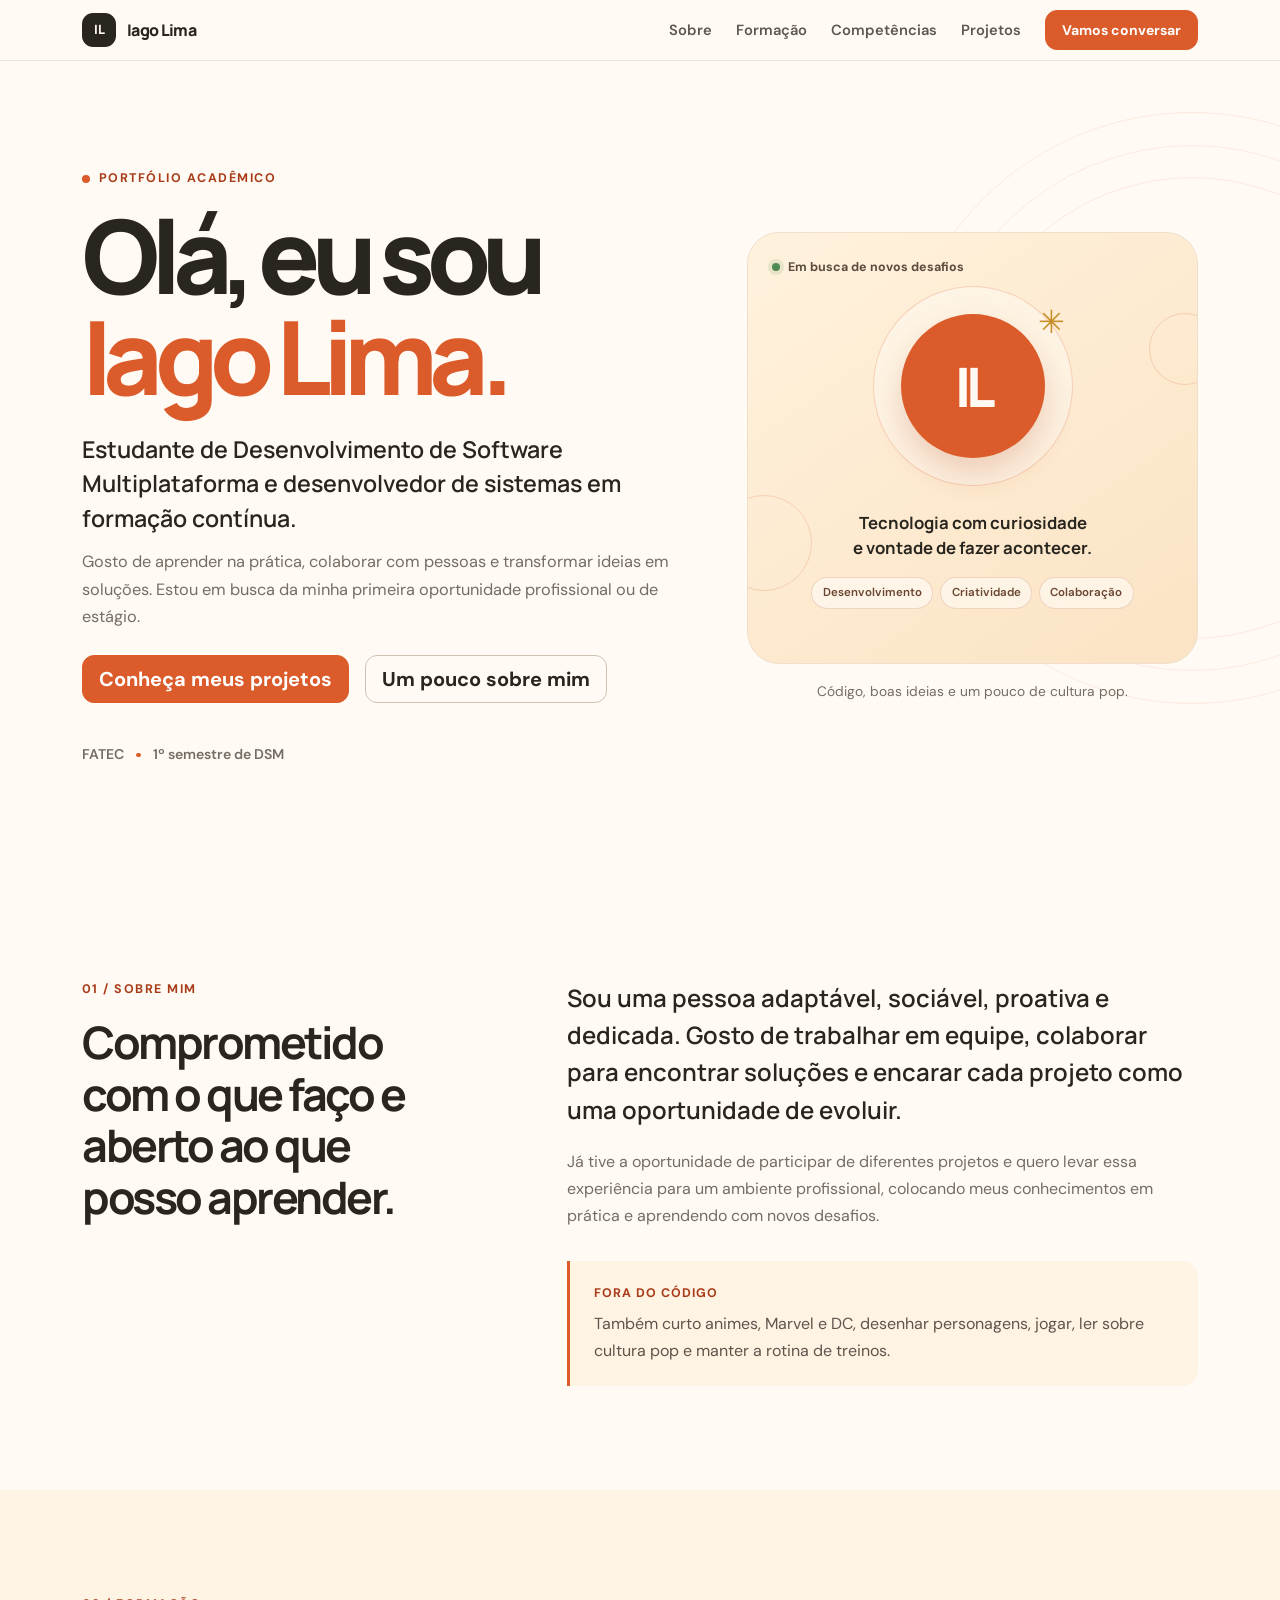
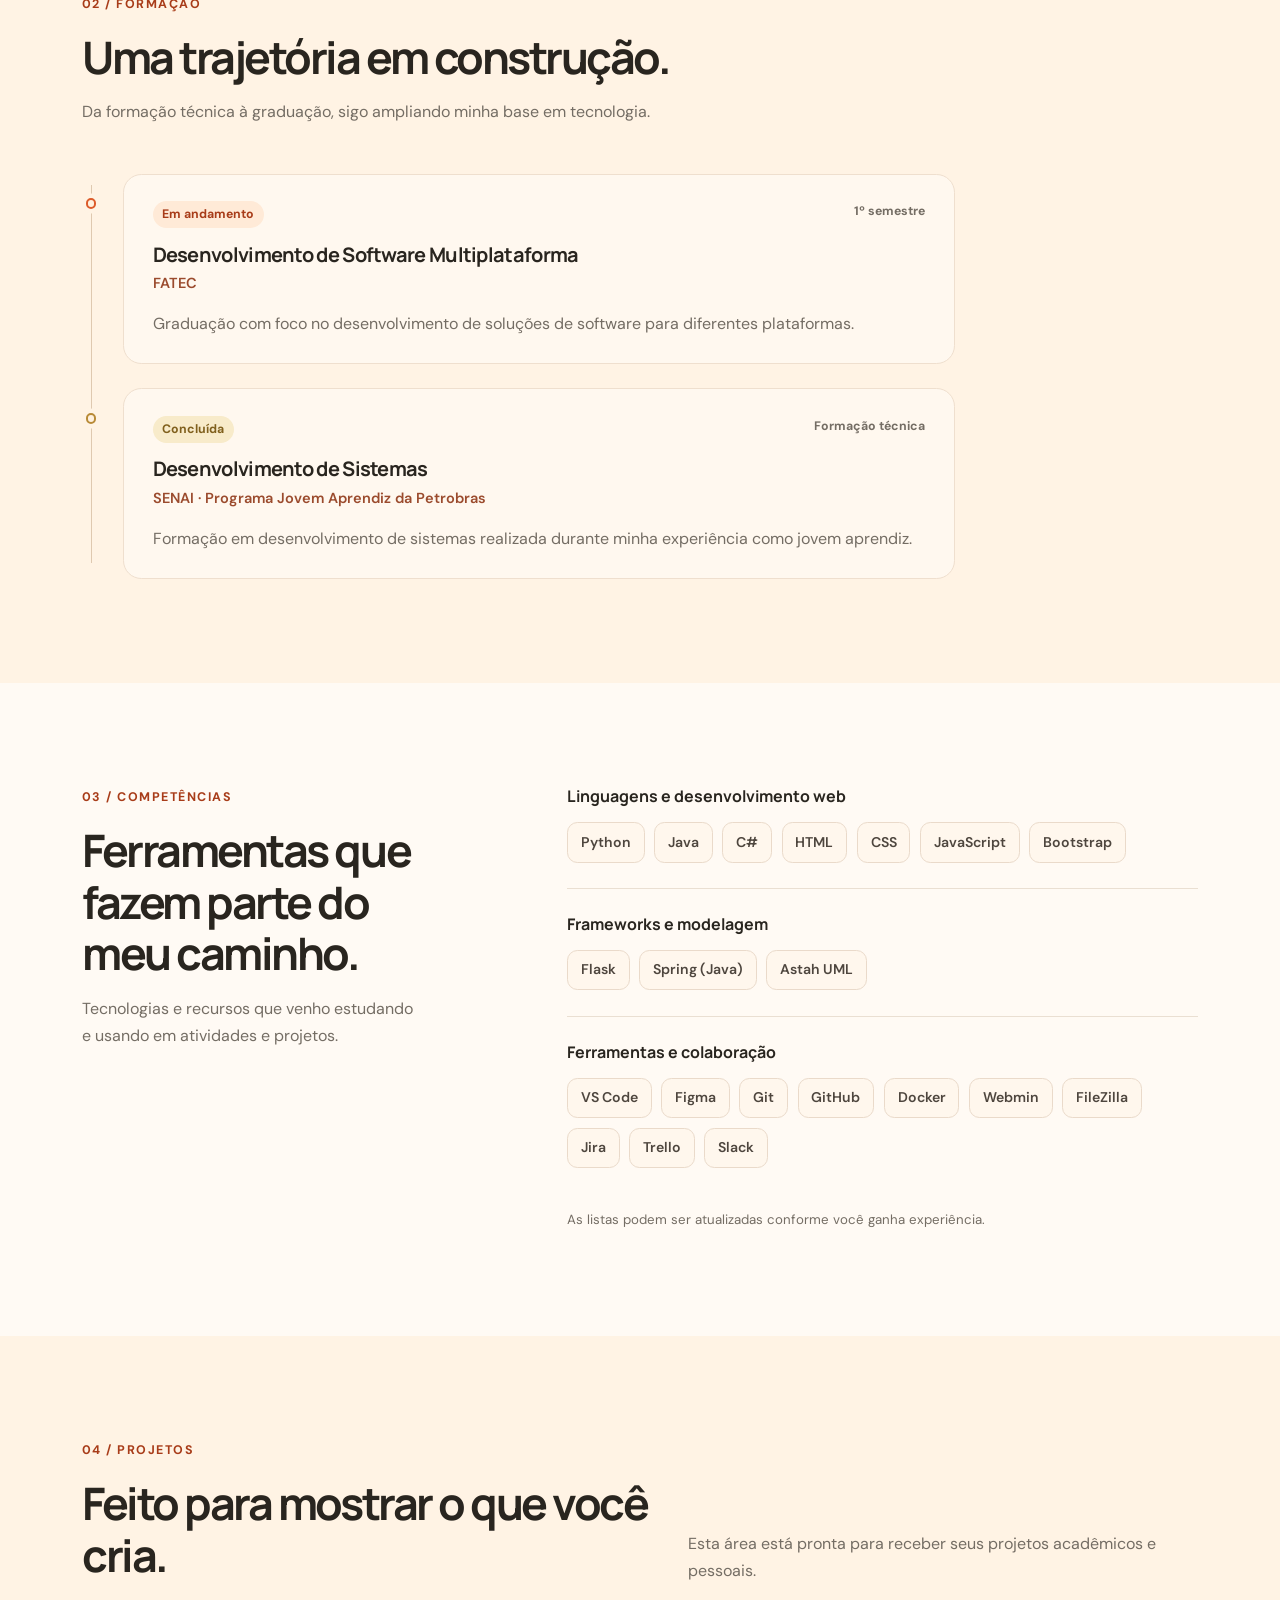
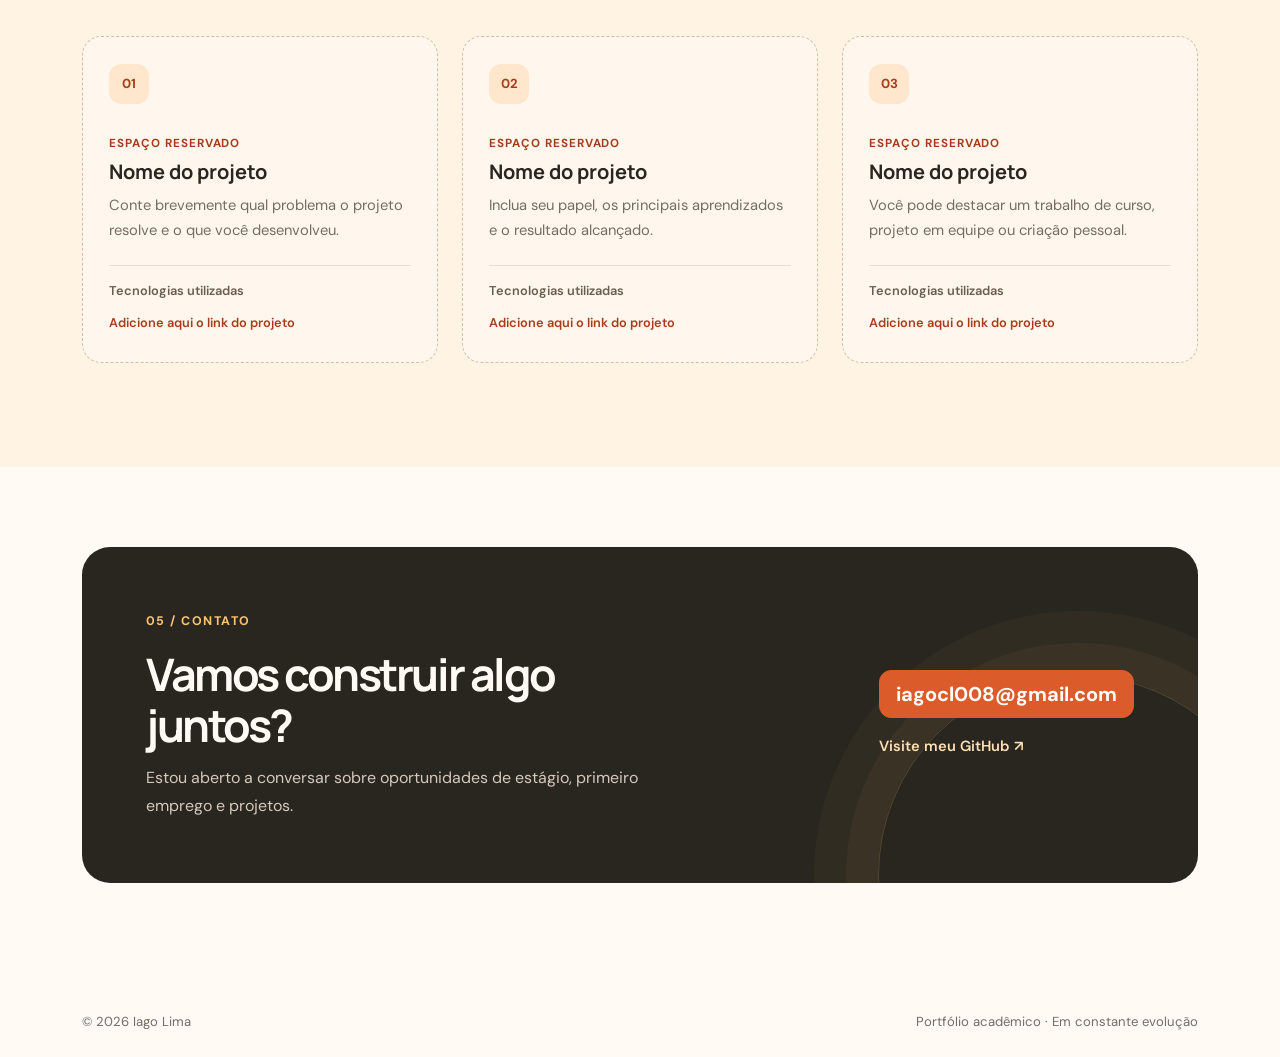
==== index.html @ 885c166a "Primeiro commit com base do portifolio" ====
<!doctype html>
<html lang="pt-BR">
  <head>
    <meta charset="utf-8">
    <meta name="viewport" content="width=device-width, initial-scale=1">
    <meta name="theme-color" content="#fff9f1">
    <meta
      name="description"
      content="Portfólio acadêmico de Iago Lima, estudante de Desenvolvimento de Software Multiplataforma e desenvolvedor de sistemas."
    >
    <title>Iago Lima | Portfólio acadêmico</title>
    <link rel="preconnect" href="https://fonts.googleapis.com">
    <link rel="preconnect" href="https://fonts.gstatic.com" crossorigin>
    <link
      href="https://fonts.googleapis.com/css2?family=DM+Sans:wght@400;500;600;700&family=Manrope:wght@400;500;600;700;800&display=swap"
      rel="stylesheet"
    >
    <link
      href="https://cdn.jsdelivr.net/npm/bootstrap@5.3.3/dist/css/bootstrap.min.css"
      rel="stylesheet"
      integrity="sha384-QWTKZyjpPEjISv5WaRU9OFeRpok6YctnYmDr5pNlyT2bRjXh0JMhjY6hW+ALEwIH"
      crossorigin="anonymous"
    >
    <link rel="stylesheet" href="styles.css">
    <script src="script.js" defer></script>
  </head>
  <body data-bs-spy="scroll" data-bs-target="#mainNav" data-bs-root-margin="0px 0px -55%">
    <a class="skip-link" href="#conteudo">Ir para o conteúdo</a>

    <nav id="mainNav" class="navbar navbar-expand-lg fixed-top site-navbar">
      <div class="container">
        <a class="navbar-brand brand-mark" href="#inicio" aria-label="Iago Lima, início">
          <span class="brand-initials">IL</span>
          <span>Iago Lima</span>
        </a>
        <button
          class="navbar-toggler"
          type="button"
          data-bs-toggle="collapse"
          data-bs-target="#navigationLinks"
          aria-controls="navigationLinks"
          aria-expanded="false"
          aria-label="Abrir menu de navegação"
        >
          <span class="navbar-toggler-icon"></span>
        </button>
        <div class="collapse navbar-collapse" id="navigationLinks">
          <ul class="navbar-nav ms-auto align-items-lg-center gap-lg-2">
            <li class="nav-item"><a class="nav-link" href="#sobre">Sobre</a></li>
            <li class="nav-item"><a class="nav-link" href="#formacao">Formação</a></li>
            <li class="nav-item"><a class="nav-link" href="#competencias">Competências</a></li>
            <li class="nav-item"><a class="nav-link" href="#projetos">Projetos</a></li>
            <li class="nav-item ms-lg-2">
              <a class="btn btn-sm btn-accent nav-contact" href="#contato">Vamos conversar</a>
            </li>
          </ul>
        </div>
      </div>
    </nav>

    <main id="conteudo">
      <section id="inicio" class="hero-section section-anchor">
        <div class="container">
          <div class="row align-items-center gy-5">
            <div class="col-lg-7">
              <p class="eyebrow"><span class="eyebrow-dot"></span> Portfólio acadêmico</p>
              <h1>
                Olá, eu sou<br>
                <span class="text-accent">Iago Lima.</span>
              </h1>
              <p class="hero-lead">
                Estudante de Desenvolvimento de Software Multiplataforma e desenvolvedor de sistemas
                em formação contínua.
              </p>
              <p class="hero-copy">
                Gosto de aprender na prática, colaborar com pessoas e transformar ideias em soluções.
                Estou em busca da minha primeira oportunidade profissional ou de estágio.
              </p>
              <div class="d-flex flex-wrap gap-3 mt-4">
                <a class="btn btn-accent btn-lg" href="#projetos">Conheça meus projetos</a>
                <a class="btn btn-outline-dark btn-lg btn-outline-warm" href="#sobre">Um pouco sobre mim</a>
              </div>
              <div class="hero-meta">
                <span>FATEC</span>
                <span class="meta-separator" aria-hidden="true"></span>
                <span>1º semestre de DSM</span>
              </div>
            </div>
            <div class="col-lg-5">
              <div class="intro-card">
                <div class="intro-card-top">
                  <span class="status-dot" aria-hidden="true"></span>
                  <span>Em busca de novos desafios</span>
                </div>
                <div class="monogram-wrap" aria-label="Iniciais de Iago Lima">
                  <span class="monogram">IL</span>
                  <span class="monogram-spark" aria-hidden="true">✳</span>
                </div>
                <p class="intro-card-caption">Tecnologia com curiosidade<br>e vontade de fazer acontecer.</p>
                <div class="intro-tags" aria-label="Áreas de interesse">
                  <span>Desenvolvimento</span>
                  <span>Criatividade</span>
                  <span>Colaboração</span>
                </div>
                <span class="card-orbit orbit-one" aria-hidden="true"></span>
                <span class="card-orbit orbit-two" aria-hidden="true"></span>
              </div>
              <p class="hero-aside">Código, boas ideias e um pouco de cultura pop.</p>
            </div>
          </div>
        </div>
        <div class="hero-decoration" aria-hidden="true"></div>
      </section>

      <section id="sobre" class="section section-anchor">
        <div class="container">
          <div class="row g-5 align-items-start">
            <div class="col-lg-4">
              <p class="eyebrow">01 / Sobre mim</p>
              <h2>Comprometido com o que faço e aberto ao que posso aprender.</h2>
            </div>
            <div class="col-lg-7 offset-lg-1">
              <p class="section-intro">
                Sou uma pessoa adaptável, sociável, proativa e dedicada. Gosto de trabalhar em equipe,
                colaborar para encontrar soluções e encarar cada projeto como uma oportunidade de evoluir.
              </p>
              <p class="body-copy">
                Já tive a oportunidade de participar de diferentes projetos e quero levar essa experiência
                para um ambiente profissional, colocando meus conhecimentos em prática e aprendendo com
                novos desafios.
              </p>
              <div class="interests-panel">
                <span class="interest-label">Fora do código</span>
                <p>
                  Também curto animes, Marvel e DC, desenhar personagens, jogar, ler sobre cultura pop
                  e manter a rotina de treinos.
                </p>
              </div>
            </div>
          </div>
        </div>
      </section>

      <section id="formacao" class="section section-tinted section-anchor">
        <div class="container">
          <div class="section-heading">
            <p class="eyebrow">02 / Formação</p>
            <h2>Uma trajetória em construção.</h2>
            <p class="body-copy">Da formação técnica à graduação, sigo ampliando minha base em tecnologia.</p>
          </div>
          <div class="timeline">
            <article class="timeline-item">
              <span class="timeline-marker" aria-hidden="true"></span>
              <div class="timeline-card">
                <div class="timeline-topline">
                  <span class="timeline-status">Em andamento</span>
                  <span class="timeline-period">1º semestre</span>
                </div>
                <h3>Desenvolvimento de Software Multiplataforma</h3>
                <p class="timeline-place">FATEC</p>
                <p class="body-copy mb-0">
                  Graduação com foco no desenvolvimento de soluções de software para diferentes plataformas.
                </p>
              </div>
            </article>
            <article class="timeline-item">
              <span class="timeline-marker timeline-marker-complete" aria-hidden="true"></span>
              <div class="timeline-card">
                <div class="timeline-topline">
                  <span class="timeline-status status-complete">Concluída</span>
                  <span class="timeline-period">Formação técnica</span>
                </div>
                <h3>Desenvolvimento de Sistemas</h3>
                <p class="timeline-place">SENAI · Programa Jovem Aprendiz da Petrobras</p>
                <p class="body-copy mb-0">
                  Formação em desenvolvimento de sistemas realizada durante minha experiência como jovem aprendiz.
                </p>
              </div>
            </article>
          </div>
        </div>
      </section>

      <section id="competencias" class="section section-anchor">
        <div class="container">
          <div class="row g-5">
            <div class="col-lg-4">
              <p class="eyebrow">03 / Competências</p>
              <h2>Ferramentas que fazem parte do meu caminho.</h2>
              <p class="body-copy mt-3">
                Tecnologias e recursos que venho estudando e usando em atividades e projetos.
              </p>
            </div>
            <div class="col-lg-7 offset-lg-1">
              <div class="skill-group">
                <h3>Linguagens e desenvolvimento web</h3>
                <ul class="skill-list">
                  <li>Python</li><li>Java</li><li>C#</li><li>HTML</li><li>CSS</li><li>JavaScript</li><li>Bootstrap</li>
                </ul>
              </div>
              <div class="skill-group">
                <h3>Frameworks e modelagem</h3>
                <ul class="skill-list">
                  <li>Flask</li><li>Spring (Java)</li><li>Astah UML</li>
                </ul>
              </div>
              <div class="skill-group">
                <h3>Ferramentas e colaboração</h3>
                <ul class="skill-list">
                  <li>VS Code</li><li>Figma</li><li>Git</li><li>GitHub</li><li>Docker</li>
                  <li>Webmin</li><li>FileZilla</li><li>Jira</li><li>Trello</li><li>Slack</li>
                </ul>
              </div>
              <p class="skills-note">As listas podem ser atualizadas conforme você ganha experiência.</p>
            </div>
          </div>
        </div>
      </section>

      <section id="projetos" class="section section-tinted section-anchor">
        <div class="container">
          <div class="section-heading section-heading-row">
            <div>
              <p class="eyebrow">04 / Projetos</p>
              <h2>Feito para mostrar o que você cria.</h2>
            </div>
            <p class="body-copy projects-intro">
              Esta área está pronta para receber seus projetos acadêmicos e pessoais.
            </p>
          </div>
          <div class="row g-4">
            <div class="col-md-6 col-lg-4">
              <article class="project-card">
                <div class="project-number">01</div>
                <span class="project-label">Espaço reservado</span>
                <h3>Nome do projeto</h3>
                <p>Conte brevemente qual problema o projeto resolve e o que você desenvolveu.</p>
                <div class="project-tech">Tecnologias utilizadas</div>
                <span class="project-link-placeholder">Adicione aqui o link do projeto</span>
              </article>
            </div>
            <div class="col-md-6 col-lg-4">
              <article class="project-card">
                <div class="project-number">02</div>
                <span class="project-label">Espaço reservado</span>
                <h3>Nome do projeto</h3>
                <p>Inclua seu papel, os principais aprendizados e o resultado alcançado.</p>
                <div class="project-tech">Tecnologias utilizadas</div>
                <span class="project-link-placeholder">Adicione aqui o link do projeto</span>
              </article>
            </div>
            <div class="col-md-6 col-lg-4">
              <article class="project-card">
                <div class="project-number">03</div>
                <span class="project-label">Espaço reservado</span>
                <h3>Nome do projeto</h3>
                <p>Você pode destacar um trabalho de curso, projeto em equipe ou criação pessoal.</p>
                <div class="project-tech">Tecnologias utilizadas</div>
                <span class="project-link-placeholder">Adicione aqui o link do projeto</span>
              </article>
            </div>
          </div>
        </div>
      </section>

      <section id="contato" class="section contact-section section-anchor">
        <div class="container">
          <div class="contact-card">
            <div>
              <p class="eyebrow">05 / Contato</p>
              <h2>Vamos construir algo juntos?</h2>
              <p class="contact-copy">
                Estou aberto a conversar sobre oportunidades de estágio, primeiro emprego e projetos.
              </p>
            </div>
            <div class="contact-actions">
              <a class="btn btn-accent btn-lg" href="mailto:iagocl008@gmail.com">iagocl008@gmail.com</a>
              <a
                class="github-link"
                href="https://github.com/zixx0080"
                target="_blank"
                rel="noopener noreferrer"
              >Visite meu GitHub <span aria-hidden="true">↗</span></a>
            </div>
            <span class="contact-decoration" aria-hidden="true"></span>
          </div>
        </div>
      </section>
    </main>

    <footer class="site-footer">
      <div class="container d-flex flex-column flex-sm-row justify-content-between gap-2">
        <span>© <span id="currentYear"></span> Iago Lima</span>
        <span>Portfólio acadêmico · Em constante evolução</span>
      </div>
    </footer>

    <script
      src="https://cdn.jsdelivr.net/npm/bootstrap@5.3.3/dist/js/bootstrap.bundle.min.js"
      integrity="sha384-YvpcrYf0tY3lHB60NNkmXc5s9fDVZLESaAA55NDzOxhy9GkcIdslK1eN7N6jIeHz"
      crossorigin="anonymous"
    ></script>
  </body>
</html>
---- styles.css ----
:root {
  --color-ink: #29251f;
  --color-muted: #746d64;
  --color-paper: #fffaf4;
  --color-paper-deep: #fff1df;
  --color-orange: #dc5b2a;
  --color-orange-dark: #a83c19;
  --color-yellow: #f6c753;
  --color-line: #eadfd2;
  --font-body: "DM Sans", sans-serif;
  --font-heading: "Manrope", sans-serif;
}

html {
  scroll-behavior: smooth;
  scroll-padding-top: 5.5rem;
}

body {
  background: var(--color-paper);
  color: var(--color-ink);
  font-family: var(--font-body);
  line-height: 1.7;
}

h1,
h2,
h3,
.navbar-brand {
  font-family: var(--font-heading);
}

h2 {
  font-size: clamp(2rem, 3.5vw, 3rem);
  font-weight: 700;
  letter-spacing: -0.055em;
  line-height: 1.15;
}

.skip-link {
  position: absolute;
  z-index: 1100;
  top: 0.75rem;
  left: 0.75rem;
  padding: 0.65rem 1rem;
  transform: translateY(-160%);
  border-radius: 0.5rem;
  background: var(--color-ink);
  color: #fff;
}

.skip-link:focus {
  transform: translateY(0);
}

.site-navbar {
  border-bottom: 1px solid rgb(234 223 210 / 75%);
  background: rgb(255 250 244 / 94%);
  backdrop-filter: blur(14px);
}

.brand-mark {
  display: inline-flex;
  align-items: center;
  gap: 0.65rem;
  color: var(--color-ink);
  font-size: 1rem;
  font-weight: 800;
  letter-spacing: -0.04em;
}

.brand-mark:hover,
.brand-mark:focus {
  color: var(--color-orange-dark);
}

.brand-initials {
  display: grid;
  width: 2.15rem;
  height: 2.15rem;
  place-items: center;
  border-radius: 0.7rem;
  background: var(--color-ink);
  color: #fffaf4;
  font-size: 0.8rem;
  letter-spacing: 0;
}

.navbar-nav .nav-link {
  padding: 0.55rem 0.8rem;
  color: #5f584f;
  font-size: 0.92rem;
  font-weight: 600;
}

.navbar-nav .nav-link:hover,
.navbar-nav .nav-link.active {
  color: var(--color-orange-dark);
}

.btn {
  border-radius: 0.75rem;
  font-weight: 700;
}

.btn-accent {
  border: 1px solid var(--color-orange);
  background: var(--color-orange);
  color: #fff;
}

.btn-accent:hover,
.btn-accent:focus-visible {
  border-color: var(--color-orange-dark);
  background: var(--color-orange-dark);
  color: #fff;
}

.nav-contact {
  padding: 0.55rem 1rem;
}

.hero-section {
  position: relative;
  overflow: hidden;
  padding: 10.5rem 0 6.75rem;
}

.hero-section > .container {
  position: relative;
  z-index: 1;
}

.hero-decoration {
  position: absolute;
  top: 7rem;
  right: -13rem;
  width: 37rem;
  height: 37rem;
  border: 1px solid rgb(220 91 42 / 10%);
  border-radius: 50%;
}

.hero-decoration::before,
.hero-decoration::after {
  position: absolute;
  border: 1px solid rgb(220 91 42 / 10%);
  border-radius: 50%;
  content: "";
}

.hero-decoration::before {
  inset: 2rem;
}

.hero-decoration::after {
  inset: 4rem;
}

.eyebrow {
  display: flex;
  align-items: center;
  gap: 0.55rem;
  margin-bottom: 1rem;
  color: var(--color-orange-dark);
  font-size: 0.78rem;
  font-weight: 700;
  letter-spacing: 0.12em;
  text-transform: uppercase;
}

.eyebrow-dot {
  width: 0.5rem;
  height: 0.5rem;
  border-radius: 50%;
  background: var(--color-orange);
}

.hero-section h1 {
  margin: 0;
  font-size: clamp(3.5rem, 8vw, 6.8rem);
  font-weight: 800;
  letter-spacing: -0.085em;
  line-height: 0.98;
}

.text-accent {
  color: var(--color-orange);
}

.hero-lead {
  max-width: 39rem;
  margin: 1.6rem 0 0.75rem;
  font-family: var(--font-heading);
  font-size: clamp(1.15rem, 2vw, 1.45rem);
  font-weight: 600;
  line-height: 1.5;
}

.hero-copy,
.body-copy {
  color: var(--color-muted);
}

.hero-copy {
  max-width: 37rem;
  margin-bottom: 0;
  font-size: 1.02rem;
}

.btn-outline-warm {
  border-color: #cfc2b3;
  color: var(--color-ink);
}

.btn-outline-warm:hover,
.btn-outline-warm:focus-visible {
  border-color: var(--color-ink);
  background: var(--color-ink);
  color: #fff;
}

.hero-meta {
  display: flex;
  align-items: center;
  gap: 0.75rem;
  margin-top: 2.5rem;
  color: var(--color-muted);
  font-size: 0.88rem;
  font-weight: 600;
}

.meta-separator {
  width: 0.3rem;
  height: 0.3rem;
  border-radius: 50%;
  background: var(--color-orange);
}

.intro-card {
  position: relative;
  display: flex;
  min-height: 27rem;
  overflow: hidden;
  flex-direction: column;
  align-items: center;
  justify-content: center;
  padding: 2rem;
  border: 1px solid #f0dfca;
  border-radius: 2rem;
  background: linear-gradient(145deg, #fff2dd, #fbe3c4);
  text-align: center;
}

.intro-card-top {
  position: absolute;
  top: 1.5rem;
  left: 1.5rem;
  display: inline-flex;
  align-items: center;
  gap: 0.5rem;
  color: #5b4c3d;
  font-size: 0.78rem;
  font-weight: 700;
}

.status-dot {
  width: 0.5rem;
  height: 0.5rem;
  border-radius: 50%;
  background: #4f8a55;
  box-shadow: 0 0 0 0.25rem rgb(79 138 85 / 13%);
}

.monogram-wrap {
  position: relative;
  display: grid;
  width: 12.5rem;
  height: 12.5rem;
  place-items: center;
  border: 1px solid rgb(220 91 42 / 24%);
  border-radius: 50%;
  background: rgb(255 250 244 / 48%);
}

.monogram {
  display: grid;
  width: 9rem;
  height: 9rem;
  place-items: center;
  border-radius: 50%;
  background: var(--color-orange);
  box-shadow: 0 1rem 2rem rgb(168 60 25 / 20%);
  color: #fffaf4;
  font-family: var(--font-heading);
  font-size: 3.4rem;
  font-weight: 800;
  letter-spacing: -0.09em;
}

.monogram-spark {
  position: absolute;
  top: 0.5rem;
  right: 0.4rem;
  color: #c78e27;
  font-size: 2rem;
}

.intro-card-caption {
  position: relative;
  z-index: 1;
  margin: 1.5rem 0 1rem;
  font-family: var(--font-heading);
  font-size: 1.05rem;
  font-weight: 700;
  line-height: 1.5;
}

.intro-tags {
  position: relative;
  z-index: 1;
  display: flex;
  flex-wrap: wrap;
  justify-content: center;
  gap: 0.45rem;
}

.intro-tags span {
  padding: 0.35rem 0.65rem;
  border: 1px solid rgb(168 60 25 / 18%);
  border-radius: 99rem;
  background: rgb(255 250 244 / 65%);
  color: #69452f;
  font-size: 0.72rem;
  font-weight: 600;
}

.card-orbit {
  position: absolute;
  width: 4.5rem;
  height: 4.5rem;
  border: 1px solid rgb(220 91 42 / 20%);
  border-radius: 50%;
}

.orbit-one {
  top: 5rem;
  right: -1.5rem;
}

.orbit-two {
  bottom: 4.5rem;
  left: -2rem;
  width: 6rem;
  height: 6rem;
}

.hero-aside {
  margin: 1rem 0 0;
  color: var(--color-muted);
  font-size: 0.86rem;
  text-align: center;
}

.section {
  padding: 6.5rem 0;
}

.section-tinted {
  background: #fff3e4;
}

.section h2 {
  max-width: 38rem;
}

.section-intro {
  margin: 0 0 1.25rem;
  font-family: var(--font-heading);
  font-size: clamp(1.2rem, 2vw, 1.5rem);
  font-weight: 600;
  line-height: 1.55;
}

.interests-panel {
  margin-top: 2rem;
  padding: 1.35rem 1.5rem;
  border-left: 3px solid var(--color-orange);
  border-radius: 0 1rem 1rem 0;
  background: #fff3e4;
}

.interest-label {
  display: block;
  margin-bottom: 0.35rem;
  color: var(--color-orange-dark);
  font-size: 0.78rem;
  font-weight: 700;
  letter-spacing: 0.08em;
  text-transform: uppercase;
}

.interests-panel p {
  margin: 0;
  color: #5d554c;
}

.section-heading {
  margin-bottom: 3rem;
}

.section-heading > .body-copy {
  max-width: 36rem;
  margin-top: 1rem;
}

.timeline {
  position: relative;
  display: grid;
  max-width: 54rem;
  gap: 1.5rem;
  margin-left: 0.55rem;
  padding-left: 2rem;
}

.timeline::before {
  position: absolute;
  top: 0.7rem;
  bottom: 1rem;
  left: 0;
  width: 1px;
  background: #dfc9b0;
  content: "";
}

.timeline-item {
  position: relative;
}

.timeline-marker {
  position: absolute;
  top: 1.55rem;
  left: -2.32rem;
  width: 0.65rem;
  height: 0.65rem;
  border: 2px solid var(--color-orange);
  border-radius: 50%;
  background: var(--color-paper-deep);
  box-shadow: 0 0 0 0.28rem #fff3e4;
}

.timeline-marker-complete {
  border-color: #b88a36;
}

.timeline-card {
  padding: 1.65rem 1.8rem;
  border: 1px solid #efdfce;
  border-radius: 1.15rem;
  background: rgb(255 250 244 / 76%);
}

.timeline-topline {
  display: flex;
  flex-wrap: wrap;
  justify-content: space-between;
  gap: 0.5rem;
  margin-bottom: 0.9rem;
}

.timeline-status,
.timeline-period {
  color: var(--color-orange-dark);
  font-size: 0.77rem;
  font-weight: 700;
}

.timeline-status {
  padding: 0.2rem 0.6rem;
  border-radius: 99rem;
  background: #ffead7;
}

.status-complete {
  background: #f8ebca;
  color: #80601d;
}

.timeline-period {
  color: var(--color-muted);
}

.timeline-card h3 {
  margin-bottom: 0.35rem;
  font-size: 1.25rem;
  font-weight: 700;
  letter-spacing: -0.035em;
}

.timeline-place {
  margin-bottom: 0.8rem;
  color: #9b4b2d;
  font-size: 0.91rem;
  font-weight: 600;
}

.skill-group {
  padding: 0 0 1.6rem;
  margin-bottom: 1.6rem;
  border-bottom: 1px solid var(--color-line);
}

.skill-group:last-of-type {
  margin-bottom: 1rem;
  border-bottom: 0;
}

.skill-group h3 {
  margin-bottom: 1rem;
  font-size: 1rem;
  font-weight: 700;
}

.skill-list {
  display: flex;
  flex-wrap: wrap;
  gap: 0.6rem;
  padding: 0;
  margin: 0;
  list-style: none;
}

.skill-list li {
  padding: 0.45rem 0.8rem;
  border: 1px solid #eadaca;
  border-radius: 0.65rem;
  background: #fff7ed;
  color: #4e463e;
  font-size: 0.88rem;
  font-weight: 600;
}

.skills-note {
  margin: 0;
  color: var(--color-muted);
  font-size: 0.83rem;
}

.section-heading-row {
  display: flex;
  align-items: end;
  justify-content: space-between;
  gap: 2rem;
}

.projects-intro {
  max-width: 24rem;
  margin: 0 0 0.25rem;
}

.project-card {
  position: relative;
  height: 100%;
  min-height: 18rem;
  padding: 1.65rem;
  border: 1px dashed #d6bda4;
  border-radius: 1.2rem;
  background: rgb(255 250 244 / 67%);
  transition: transform 180ms ease, border-color 180ms ease, box-shadow 180ms ease;
}

.project-card:hover {
  transform: translateY(-4px);
  border-color: var(--color-orange);
  box-shadow: 0 0.8rem 2rem rgb(87 56 34 / 7%);
}

.project-number {
  display: grid;
  width: 2.5rem;
  height: 2.5rem;
  margin-bottom: 1.5rem;
  place-items: center;
  border-radius: 0.75rem;
  background: #ffe7cd;
  color: var(--color-orange-dark);
  font-size: 0.82rem;
  font-weight: 700;
}

.project-label {
  color: var(--color-orange-dark);
  font-size: 0.73rem;
  font-weight: 700;
  letter-spacing: 0.08em;
  text-transform: uppercase;
}

.project-card h3 {
  margin: 0.35rem 0 0.55rem;
  font-size: 1.25rem;
  font-weight: 700;
}

.project-card p {
  min-height: 3.5rem;
  margin-bottom: 1rem;
  color: var(--color-muted);
  font-size: 0.92rem;
}

.project-tech,
.project-link-placeholder {
  color: #6b5d4d;
  font-size: 0.8rem;
  font-weight: 600;
}

.project-tech {
  padding-top: 0.85rem;
  border-top: 1px solid var(--color-line);
}

.project-link-placeholder {
  display: inline-block;
  margin-top: 0.65rem;
  color: var(--color-orange-dark);
}

.contact-section {
  padding-top: 5rem;
}

.contact-card {
  position: relative;
  display: flex;
  overflow: hidden;
  align-items: center;
  justify-content: space-between;
  gap: 2rem;
  padding: clamp(2rem, 5vw, 4rem);
  border-radius: 1.75rem;
  background: var(--color-ink);
  color: #fffaf4;
}

.contact-card .eyebrow {
  color: #ffc36f;
}

.contact-card h2 {
  position: relative;
  z-index: 1;
  max-width: 33rem;
  margin-bottom: 0.85rem;
  color: #fffaf4;
}

.contact-copy {
  position: relative;
  z-index: 1;
  max-width: 33rem;
  margin: 0;
  color: #d5c9bd;
}

.contact-actions {
  position: relative;
  z-index: 1;
  display: flex;
  flex-shrink: 0;
  flex-direction: column;
  align-items: flex-start;
  gap: 1rem;
}

.github-link {
  color: #ffe0b5;
  font-size: 0.92rem;
  font-weight: 600;
  text-decoration: none;
}

.github-link:hover,
.github-link:focus {
  color: #fff;
  text-decoration: underline;
}

.contact-decoration {
  position: absolute;
  right: -5rem;
  bottom: -12rem;
  width: 25rem;
  height: 25rem;
  border: 1px solid rgb(255 195 111 / 20%);
  border-radius: 50%;
  box-shadow: 0 0 0 2rem rgb(255 195 111 / 4%), 0 0 0 4rem rgb(255 195 111 / 4%);
}

.site-footer {
  padding: 1.5rem 0;
  color: var(--color-muted);
  font-size: 0.82rem;
}

@media (max-width: 991.98px) {
  .hero-section {
    padding-top: 8.5rem;
  }

  .intro-card {
    min-height: 24rem;
  }

  .contact-card {
    align-items: flex-start;
    flex-direction: column;
  }
}

@media (max-width: 575.98px) {
  .hero-section {
    padding: 7.5rem 0 4.5rem;
  }

  .hero-section h1 {
    font-size: clamp(3.2rem, 16vw, 5rem);
  }

  .hero-section .btn-lg,
  .contact-actions .btn-lg {
    width: 100%;
    font-size: 0.95rem;
  }

  .intro-card {
    min-height: 23rem;
    padding: 1.5rem;
    border-radius: 1.5rem;
  }

  .intro-card-top {
    top: 1.15rem;
    left: 1.15rem;
    font-size: 0.7rem;
  }

  .section {
    padding: 4.5rem 0;
  }

  .timeline {
    padding-left: 1.5rem;
  }

  .timeline-marker {
    left: -1.82rem;
  }

  .timeline-card {
    padding: 1.25rem;
  }

  .section-heading-row {
    align-items: flex-start;
    flex-direction: column;
    gap: 0.75rem;
  }

  .contact-section {
    padding-top: 2rem;
  }

  .contact-card {
    padding: 2rem 1.4rem;
    border-radius: 1.25rem;
  }
}

@media (prefers-reduced-motion: reduce) {
  html {
    scroll-behavior: auto;
  }

  *,
  *::before,
  *::after {
    transition-duration: 0.01ms !important;
    animation-duration: 0.01ms !important;
    animation-iteration-count: 1 !important;
  }
}
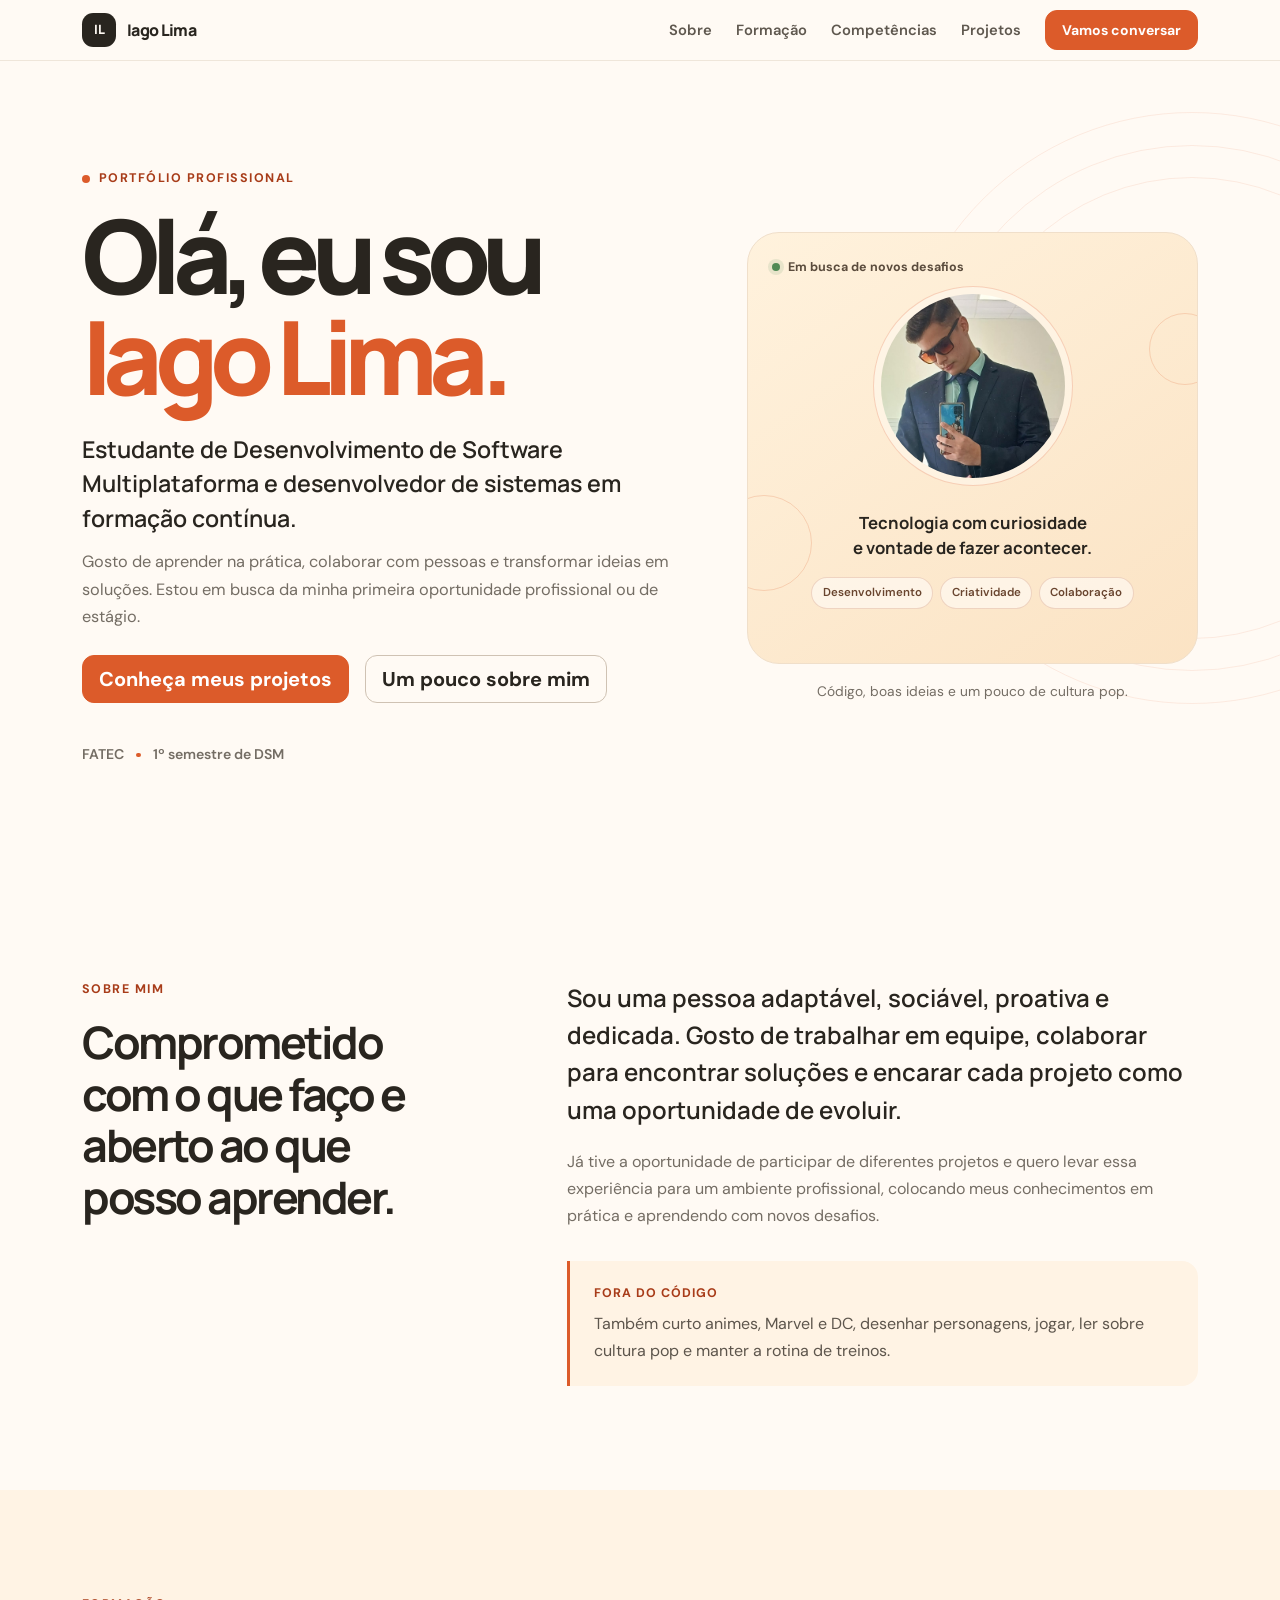
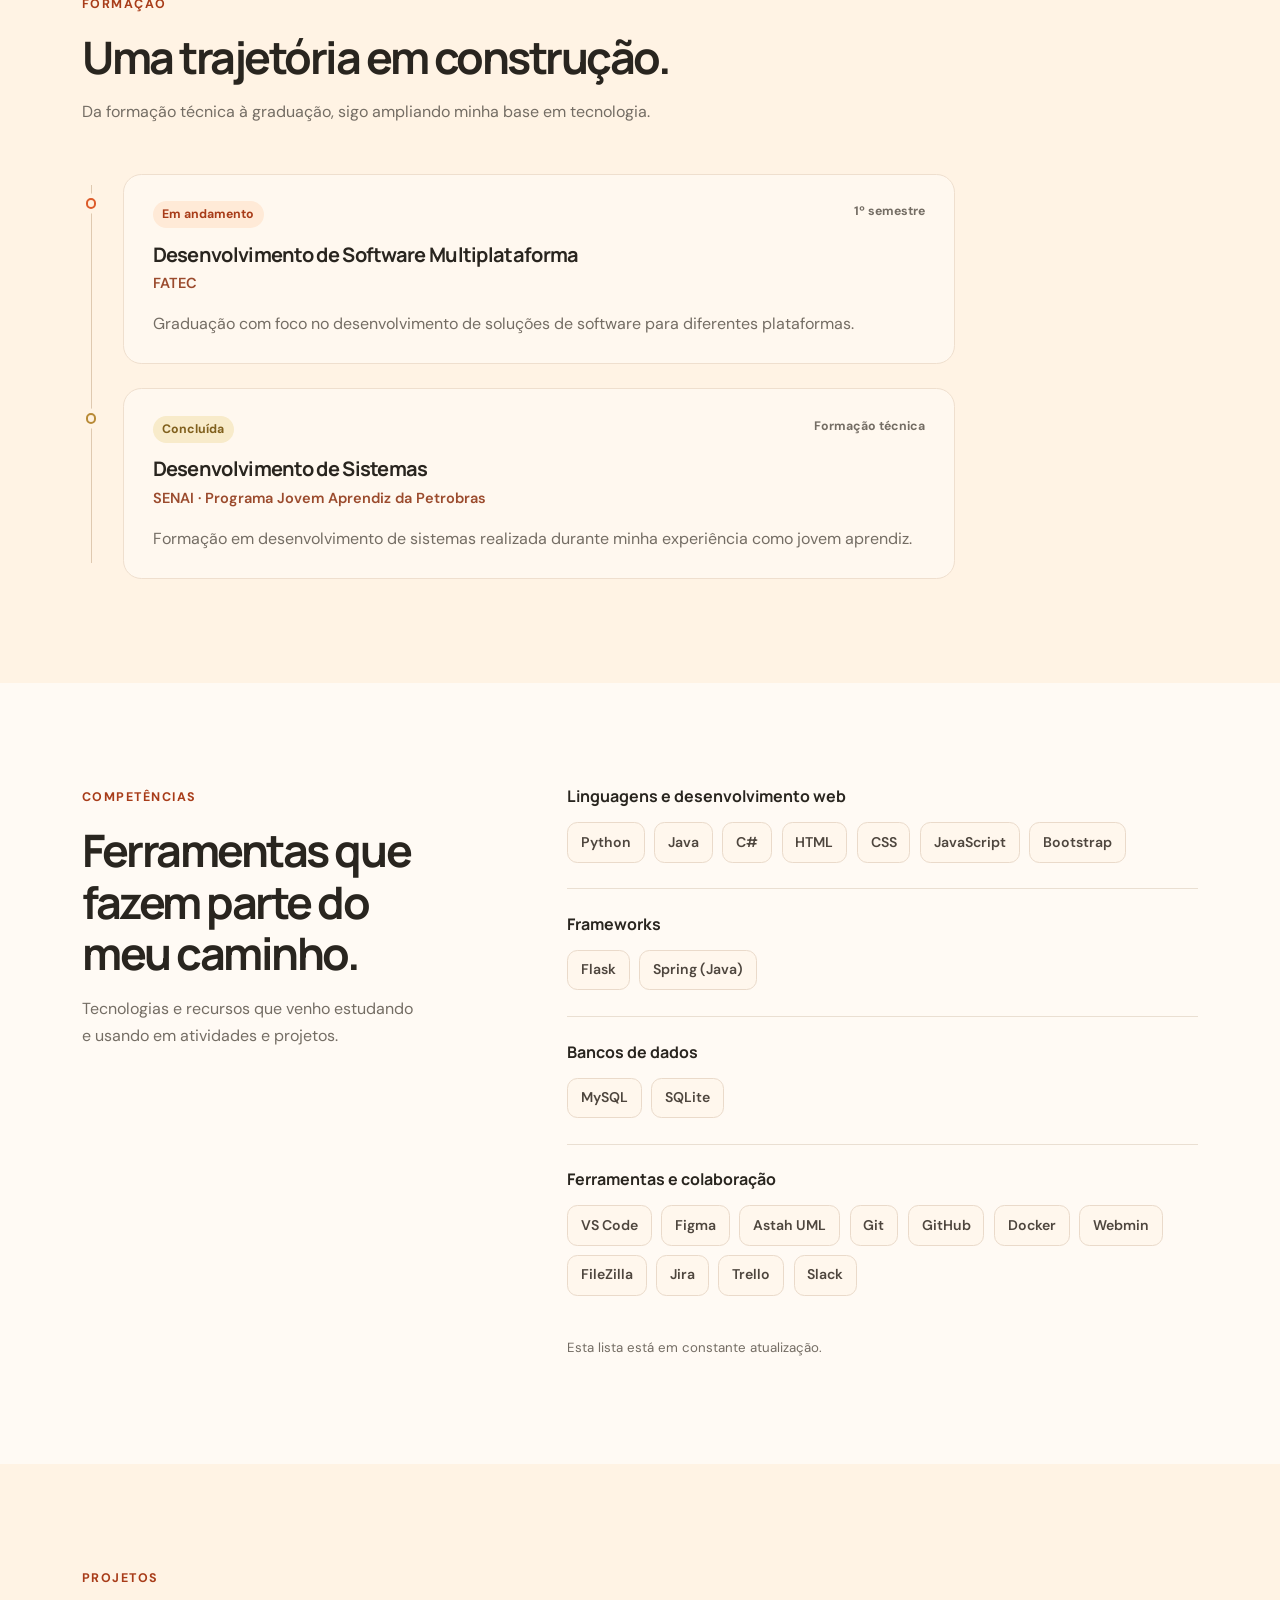
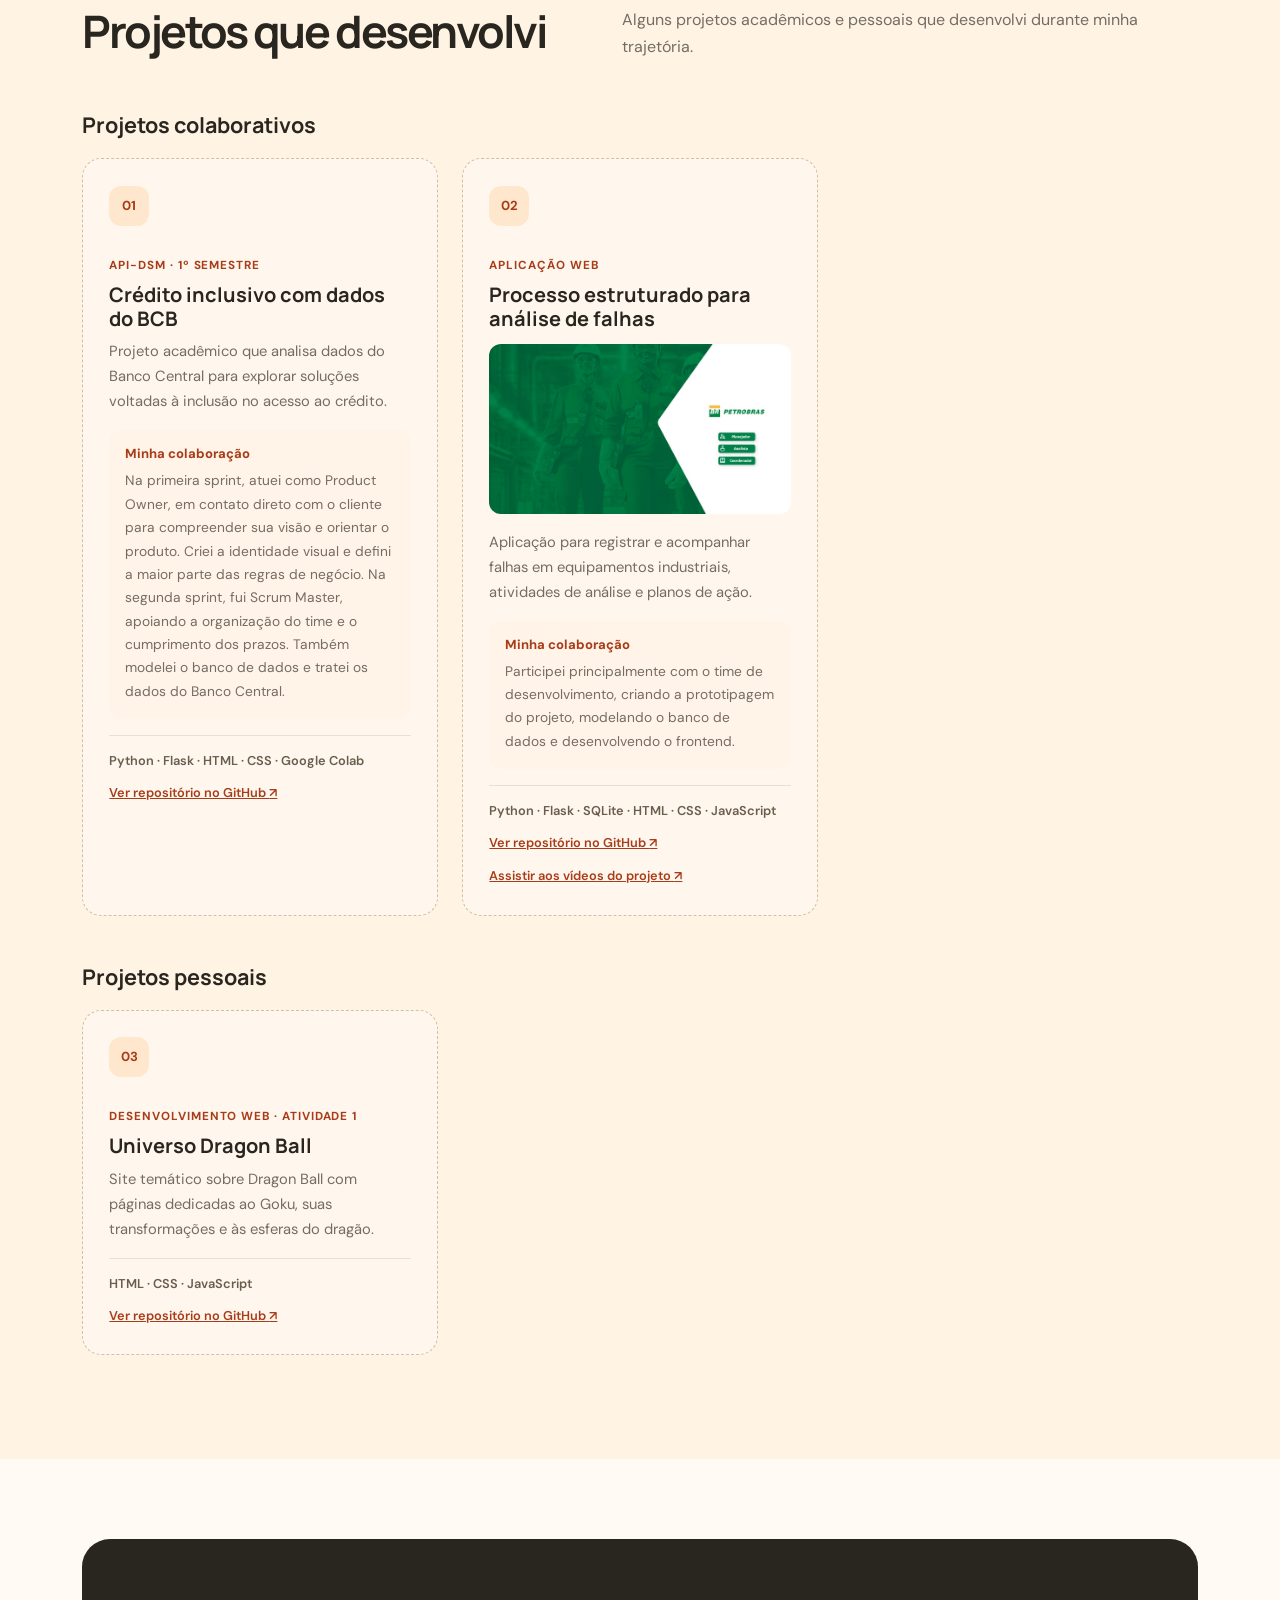
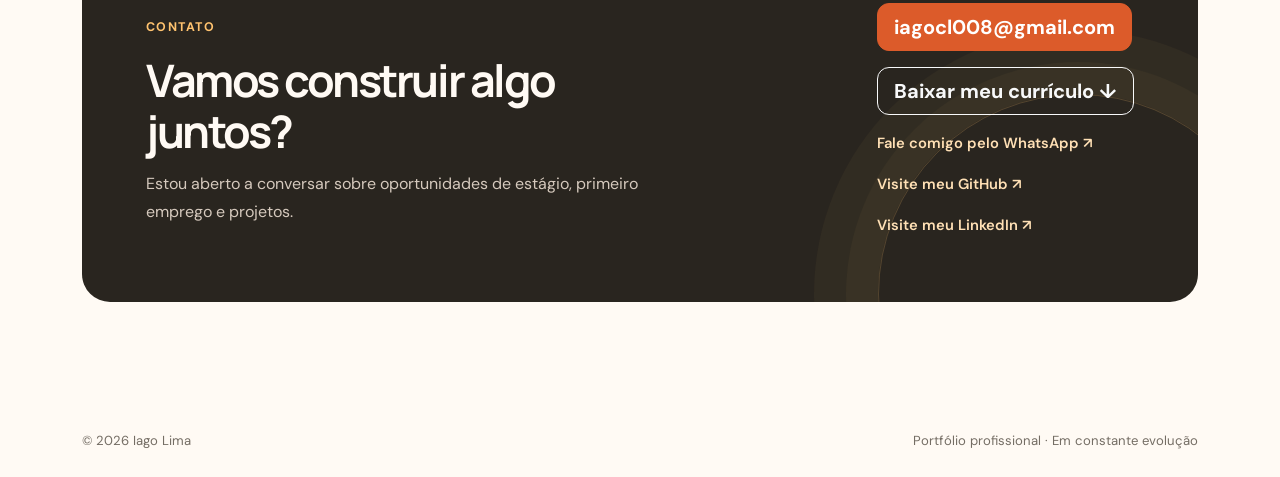
==== commit c2aefecc: "Mexendo em umas coisas" ====
--- a/index.html
+++ b/index.html
@@ -6,9 +6,9 @@
     <meta name="theme-color" content="#fff9f1">
     <meta
       name="description"
-      content="Portfólio acadêmico de Iago Lima, estudante de Desenvolvimento de Software Multiplataforma e desenvolvedor de sistemas."
+      content="Portfólio profissional de Iago Lima, estudante de Desenvolvimento de Software Multiplataforma e desenvolvedor de sistemas."
     >
-    <title>Iago Lima | Portfólio acadêmico</title>
+    <title>Iago Lima | Portfólio Profissional</title>
     <link rel="preconnect" href="https://fonts.googleapis.com">
     <link rel="preconnect" href="https://fonts.gstatic.com" crossorigin>
     <link
@@ -63,7 +63,7 @@
         <div class="container">
           <div class="row align-items-center gy-5">
             <div class="col-lg-7">
-              <p class="eyebrow"><span class="eyebrow-dot"></span> Portfólio acadêmico</p>
+              <p class="eyebrow"><span class="eyebrow-dot"></span> Portfólio profissional</p>
               <h1>
                 Olá, eu sou<br>
                 <span class="text-accent">Iago Lima.</span>
@@ -92,9 +92,14 @@
                   <span class="status-dot" aria-hidden="true"></span>
                   <span>Em busca de novos desafios</span>
                 </div>
-                <div class="monogram-wrap" aria-label="Iniciais de Iago Lima">
-                  <span class="monogram">IL</span>
-                  <span class="monogram-spark" aria-hidden="true">✳</span>
+                <div class="profile-photo-wrap">
+                  <img
+                    class="profile-photo"
+                    src="foto_perfil.jpeg"
+                    alt="Foto de perfil de Iago Lima"
+                    width="200"
+                    height="200"
+                  >
                 </div>
                 <p class="intro-card-caption">Tecnologia com curiosidade<br>e vontade de fazer acontecer.</p>
                 <div class="intro-tags" aria-label="Áreas de interesse">
@@ -116,7 +121,7 @@
         <div class="container">
           <div class="row g-5 align-items-start">
             <div class="col-lg-4">
-              <p class="eyebrow">01 / Sobre mim</p>
+              <p class="eyebrow">Sobre mim</p>
               <h2>Comprometido com o que faço e aberto ao que posso aprender.</h2>
             </div>
             <div class="col-lg-7 offset-lg-1">
@@ -144,7 +149,7 @@
       <section id="formacao" class="section section-tinted section-anchor">
         <div class="container">
           <div class="section-heading">
-            <p class="eyebrow">02 / Formação</p>
+            <p class="eyebrow">Formação</p>
             <h2>Uma trajetória em construção.</h2>
             <p class="body-copy">Da formação técnica à graduação, sigo ampliando minha base em tecnologia.</p>
           </div>
@@ -185,7 +190,7 @@
         <div class="container">
           <div class="row g-5">
             <div class="col-lg-4">
-              <p class="eyebrow">03 / Competências</p>
+              <p class="eyebrow">Competências</p>
               <h2>Ferramentas que fazem parte do meu caminho.</h2>
               <p class="body-copy mt-3">
                 Tecnologias e recursos que venho estudando e usando em atividades e projetos.
@@ -199,19 +204,26 @@
                 </ul>
               </div>
               <div class="skill-group">
-                <h3>Frameworks e modelagem</h3>
+                <h3>Frameworks</h3>
                 <ul class="skill-list">
-                  <li>Flask</li><li>Spring (Java)</li><li>Astah UML</li>
+                  <li>Flask</li><li>Spring (Java)</li>
+                </ul>
+              </div>
+              <div class="skill-group">
+                <h3>Bancos de dados</h3>
+                <ul class="skill-list">
+                  <li>MySQL</li><li>SQLite</li>
                 </ul>
               </div>
               <div class="skill-group">
                 <h3>Ferramentas e colaboração</h3>
                 <ul class="skill-list">
-                  <li>VS Code</li><li>Figma</li><li>Git</li><li>GitHub</li><li>Docker</li>
-                  <li>Webmin</li><li>FileZilla</li><li>Jira</li><li>Trello</li><li>Slack</li>
+                  <li>VS Code</li><li>Figma</li><li>Astah UML</li><li>Git</li><li>GitHub</li>
+                  <li>Docker</li><li>Webmin</li><li>FileZilla</li>
+                  <li>Jira</li><li>Trello</li><li>Slack</li>
                 </ul>
               </div>
-              <p class="skills-note">As listas podem ser atualizadas conforme você ganha experiência.</p>
+              <p class="skills-note">Esta lista está em constante atualização.</p>
             </div>
           </div>
         </div>
@@ -221,43 +233,104 @@
         <div class="container">
           <div class="section-heading section-heading-row">
             <div>
-              <p class="eyebrow">04 / Projetos</p>
-              <h2>Feito para mostrar o que você cria.</h2>
+              <p class="eyebrow">Projetos</p>
+              <h2>Projetos que desenvolvi</h2>
             </div>
             <p class="body-copy projects-intro">
-              Esta área está pronta para receber seus projetos acadêmicos e pessoais.
+              Alguns projetos acadêmicos e pessoais que desenvolvi durante minha trajetória.
             </p>
           </div>
-          <div class="row g-4">
-            <div class="col-md-6 col-lg-4">
-              <article class="project-card">
-                <div class="project-number">01</div>
-                <span class="project-label">Espaço reservado</span>
-                <h3>Nome do projeto</h3>
-                <p>Conte brevemente qual problema o projeto resolve e o que você desenvolveu.</p>
-                <div class="project-tech">Tecnologias utilizadas</div>
-                <span class="project-link-placeholder">Adicione aqui o link do projeto</span>
-              </article>
-            </div>
-            <div class="col-md-6 col-lg-4">
-              <article class="project-card">
-                <div class="project-number">02</div>
-                <span class="project-label">Espaço reservado</span>
-                <h3>Nome do projeto</h3>
-                <p>Inclua seu papel, os principais aprendizados e o resultado alcançado.</p>
-                <div class="project-tech">Tecnologias utilizadas</div>
-                <span class="project-link-placeholder">Adicione aqui o link do projeto</span>
-              </article>
-            </div>
-            <div class="col-md-6 col-lg-4">
-              <article class="project-card">
-                <div class="project-number">03</div>
-                <span class="project-label">Espaço reservado</span>
-                <h3>Nome do projeto</h3>
-                <p>Você pode destacar um trabalho de curso, projeto em equipe ou criação pessoal.</p>
-                <div class="project-tech">Tecnologias utilizadas</div>
-                <span class="project-link-placeholder">Adicione aqui o link do projeto</span>
-              </article>
+          <div class="project-group">
+            <h3 class="project-group-title">Projetos colaborativos</h3>
+            <div class="row g-4">
+              <div class="col-md-6 col-lg-4">
+                <article class="project-card">
+                  <div class="project-number">01</div>
+                  <span class="project-label">API-DSM · 1º semestre</span>
+                  <h3>Crédito inclusivo com dados do BCB</h3>
+                  <p>
+                    Projeto acadêmico que analisa dados do Banco Central para explorar soluções
+                    voltadas à inclusão no acesso ao crédito.
+                  </p>
+                  <div class="project-contribution">
+                    <h4>Minha colaboração</h4>
+                    <p>
+                      Na primeira sprint, atuei como Product Owner, em contato direto com o cliente
+                      para compreender sua visão e orientar o produto. Criei a identidade visual e
+                      defini a maior parte das regras de negócio. Na segunda sprint, fui Scrum Master,
+                      apoiando a organização do time e o cumprimento dos prazos. Também modelei o
+                      banco de dados e tratei os dados do Banco Central.
+                    </p>
+                  </div>
+                  <div class="project-tech">Python · Flask · HTML · CSS · Google Colab</div>
+                  <a
+                    class="project-link"
+                    href="https://github.com/fatec-sjc-404-team/API-DSM-1SEMESTRE-2026"
+                    target="_blank"
+                    rel="noopener noreferrer"
+                  >Ver repositório no GitHub <span aria-hidden="true">↗</span></a>
+                </article>
+              </div>
+              <div class="col-md-6 col-lg-4">
+                <article class="project-card">
+                  <div class="project-number">02</div>
+                  <span class="project-label">Aplicação web</span>
+                  <h3>Processo estruturado para análise de falhas</h3>
+                  <img
+                    class="project-image"
+                    src="SIF.jpeg"
+                    alt="Tela inicial do SIF para selecionar os perfis de planejador, analista ou coordenador"
+                    loading="lazy"
+                  >
+                  <p>
+                    Aplicação para registrar e acompanhar falhas em equipamentos industriais,
+                    atividades de análise e planos de ação.
+                  </p>
+                  <div class="project-contribution">
+                    <h4>Minha colaboração</h4>
+                    <p>
+                      Participei principalmente com o time de desenvolvimento, criando a
+                      prototipagem do projeto, modelando o banco de dados e desenvolvendo o frontend.
+                    </p>
+                  </div>
+                  <div class="project-tech">Python · Flask · SQLite · HTML · CSS · JavaScript</div>
+                  <a
+                    class="project-link"
+                    href="https://github.com/isabellymarinho20/Structured-process-for-failure-analysis"
+                    target="_blank"
+                    rel="noopener noreferrer"
+                  >Ver repositório no GitHub <span aria-hidden="true">↗</span></a>
+                  <a
+                    class="project-link"
+                    href="https://www.youtube.com/playlist?list=PLTFhtW6l3J-k"
+                    target="_blank"
+                    rel="noopener noreferrer"
+                  >Assistir aos vídeos do projeto <span aria-hidden="true">↗</span></a>
+                </article>
+              </div>
+            </div>
+          </div>
+          <div class="project-group">
+            <h3 class="project-group-title">Projetos pessoais</h3>
+            <div class="row g-4">
+              <div class="col-md-6 col-lg-4">
+                <article class="project-card">
+                  <div class="project-number">03</div>
+                  <span class="project-label">Desenvolvimento web · Atividade 1</span>
+                  <h3>Universo Dragon Ball</h3>
+                  <p>
+                    Site temático sobre Dragon Ball com páginas dedicadas ao Goku, suas
+                    transformações e às esferas do dragão.
+                  </p>
+                  <div class="project-tech">HTML · CSS · JavaScript</div>
+                  <a
+                    class="project-link"
+                    href="https://github.com/zixx0080/DevWeb_Atvd1"
+                    target="_blank"
+                    rel="noopener noreferrer"
+                  >Ver repositório no GitHub <span aria-hidden="true">↗</span></a>
+                </article>
+              </div>
             </div>
           </div>
         </div>
@@ -267,7 +340,7 @@
         <div class="container">
           <div class="contact-card">
             <div>
-              <p class="eyebrow">05 / Contato</p>
+              <p class="eyebrow">Contato</p>
               <h2>Vamos construir algo juntos?</h2>
               <p class="contact-copy">
                 Estou aberto a conversar sobre oportunidades de estágio, primeiro emprego e projetos.
@@ -276,11 +349,28 @@
             <div class="contact-actions">
               <a class="btn btn-accent btn-lg" href="mailto:iagocl008@gmail.com">iagocl008@gmail.com</a>
               <a
-                class="github-link"
+                class="btn btn-outline-light btn-lg"
+                href="Curr%C3%ADculo-Iago.pdf"
+                download="Curriculo-Iago.pdf"
+              >Baixar meu currículo <span aria-hidden="true">↓</span></a>
+              <a
+                class="social-link"
+                href="https://wa.me/5512988550418"
+                target="_blank"
+                rel="noopener noreferrer"
+              >Fale comigo pelo WhatsApp <span aria-hidden="true">↗</span></a>
+              <a
+                class="social-link"
                 href="https://github.com/zixx0080"
                 target="_blank"
                 rel="noopener noreferrer"
               >Visite meu GitHub <span aria-hidden="true">↗</span></a>
+              <a
+                class="social-link"
+                href="https://www.linkedin.com/in/iago-lima-940376358/"
+                target="_blank"
+                rel="noopener noreferrer"
+              >Visite meu LinkedIn <span aria-hidden="true">↗</span></a>
             </div>
             <span class="contact-decoration" aria-hidden="true"></span>
           </div>
@@ -291,7 +381,7 @@
     <footer class="site-footer">
       <div class="container d-flex flex-column flex-sm-row justify-content-between gap-2">
         <span>© <span id="currentYear"></span> Iago Lima</span>
-        <span>Portfólio acadêmico · Em constante evolução</span>
+        <span>Portfólio profissional · Em constante evolução</span>
       </div>
     </footer>
 
--- a/styles.css
+++ b/styles.css
@@ -272,7 +272,7 @@
   box-shadow: 0 0 0 0.25rem rgb(79 138 85 / 13%);
 }
 
-.monogram-wrap {
+.profile-photo-wrap {
   position: relative;
   display: grid;
   width: 12.5rem;
@@ -283,27 +283,12 @@
   background: rgb(255 250 244 / 48%);
 }
 
-.monogram {
-  display: grid;
-  width: 9rem;
-  height: 9rem;
-  place-items: center;
-  border-radius: 50%;
-  background: var(--color-orange);
-  box-shadow: 0 1rem 2rem rgb(168 60 25 / 20%);
-  color: #fffaf4;
-  font-family: var(--font-heading);
-  font-size: 3.4rem;
-  font-weight: 800;
-  letter-spacing: -0.09em;
-}
-
-.monogram-spark {
-  position: absolute;
-  top: 0.5rem;
-  right: 0.4rem;
-  color: #c78e27;
-  font-size: 2rem;
+.profile-photo {
+  width: 11.5rem;
+  height: 11.5rem;
+  object-fit: cover;
+  object-position: 38% 28%;
+  border-radius: 50%;
 }
 
 .intro-card-caption {
@@ -556,6 +541,16 @@
 .projects-intro {
   max-width: 24rem;
   margin: 0 0 0.25rem;
+}
+
+.project-group + .project-group {
+  margin-top: 3rem;
+}
+
+.project-group-title {
+  margin-bottom: 1.25rem;
+  font-size: 1.35rem;
+  font-weight: 700;
 }
 
 .project-card {
@@ -602,6 +597,15 @@
   font-weight: 700;
 }
 
+.project-image {
+  display: block;
+  width: 100%;
+  aspect-ratio: 16 / 9;
+  margin: 0.85rem 0 1rem;
+  border-radius: 0.75rem;
+  object-fit: cover;
+}
+
 .project-card p {
   min-height: 3.5rem;
   margin-bottom: 1rem;
@@ -609,8 +613,28 @@
   font-size: 0.92rem;
 }
 
+.project-contribution {
+  margin: 1rem 0;
+  padding: 1rem;
+  border-radius: 0.8rem;
+  background: #fff4e7;
+}
+
+.project-contribution h4 {
+  margin-bottom: 0.45rem;
+  color: var(--color-orange-dark);
+  font-size: 0.82rem;
+  font-weight: 700;
+}
+
+.project-contribution p {
+  min-height: 0;
+  margin: 0;
+  font-size: 0.86rem;
+}
+
 .project-tech,
-.project-link-placeholder {
+.project-link {
   color: #6b5d4d;
   font-size: 0.8rem;
   font-weight: 600;
@@ -621,7 +645,7 @@
   border-top: 1px solid var(--color-line);
 }
 
-.project-link-placeholder {
+.project-link {
   display: inline-block;
   margin-top: 0.65rem;
   color: var(--color-orange-dark);
@@ -674,15 +698,15 @@
   gap: 1rem;
 }
 
-.github-link {
+.social-link {
   color: #ffe0b5;
   font-size: 0.92rem;
   font-weight: 600;
   text-decoration: none;
 }
 
-.github-link:hover,
-.github-link:focus {
+.social-link:hover,
+.social-link:focus {
   color: #fff;
   text-decoration: underline;
 }
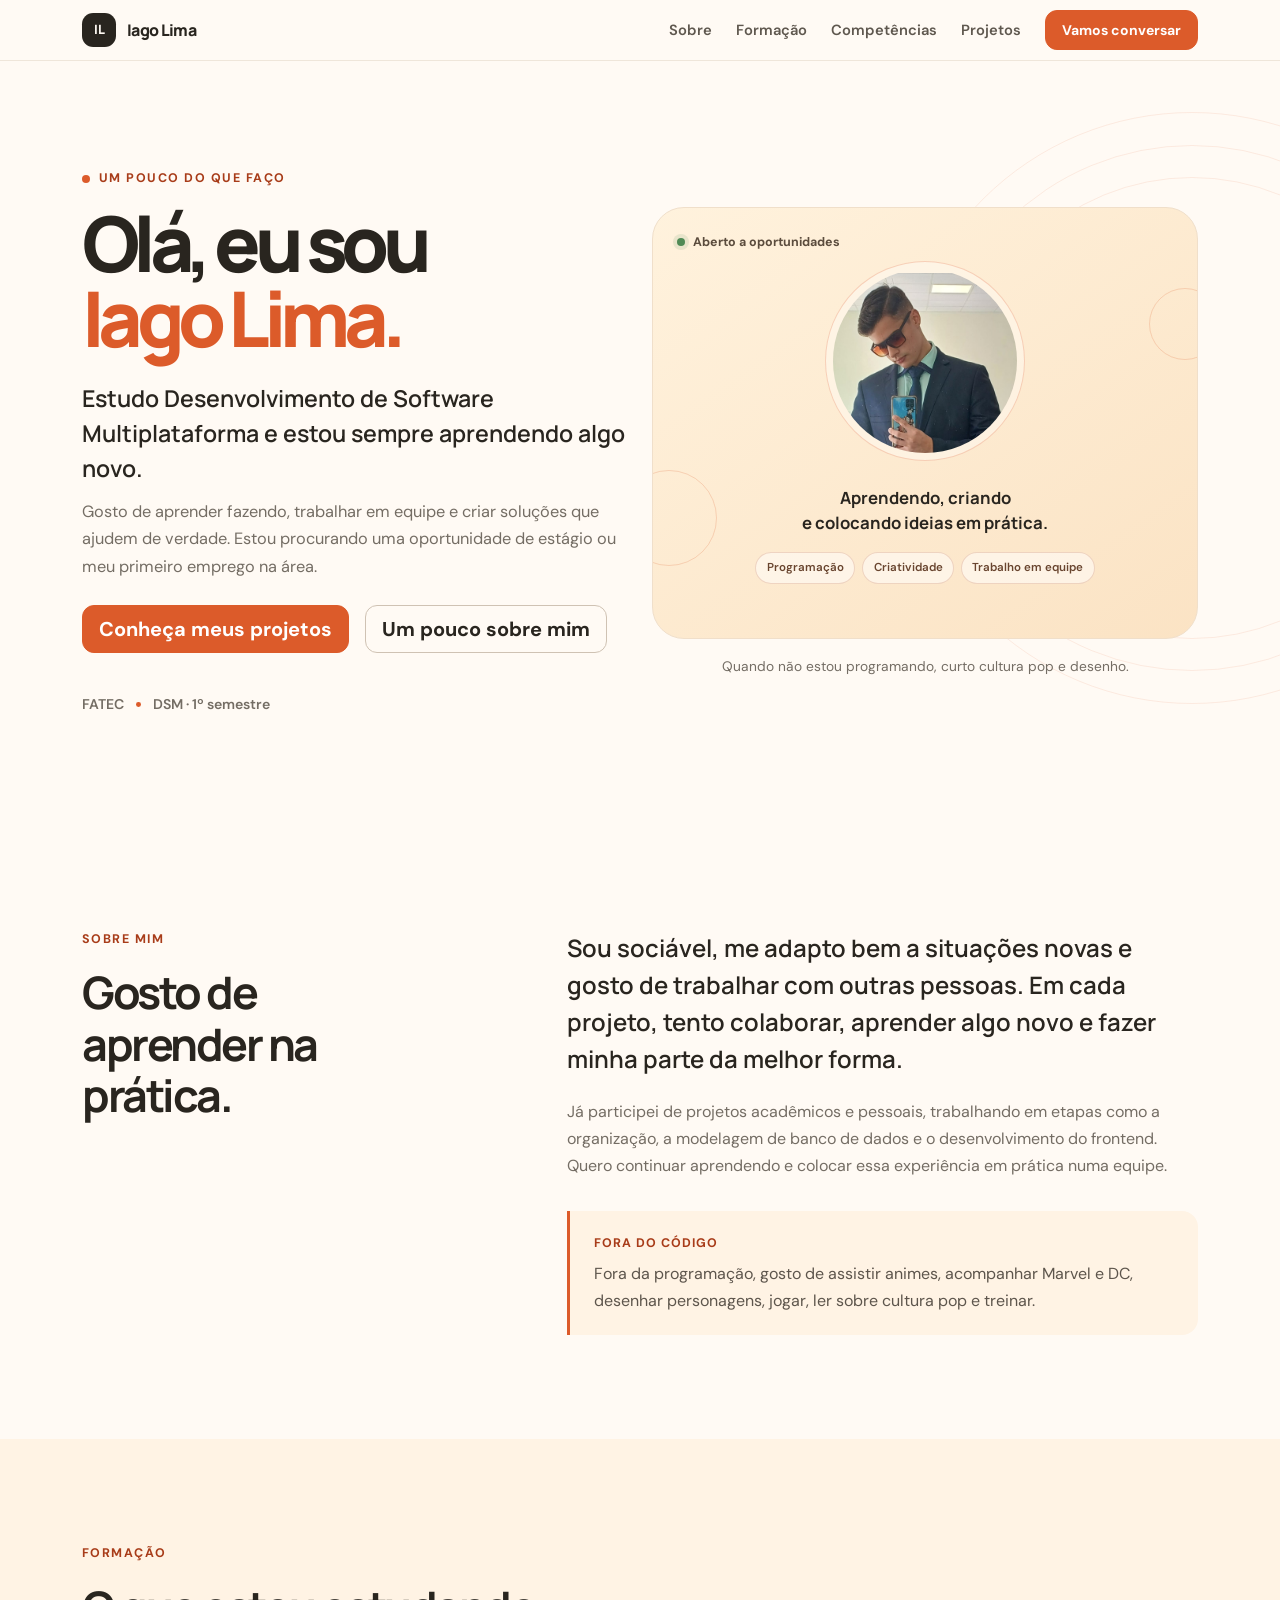
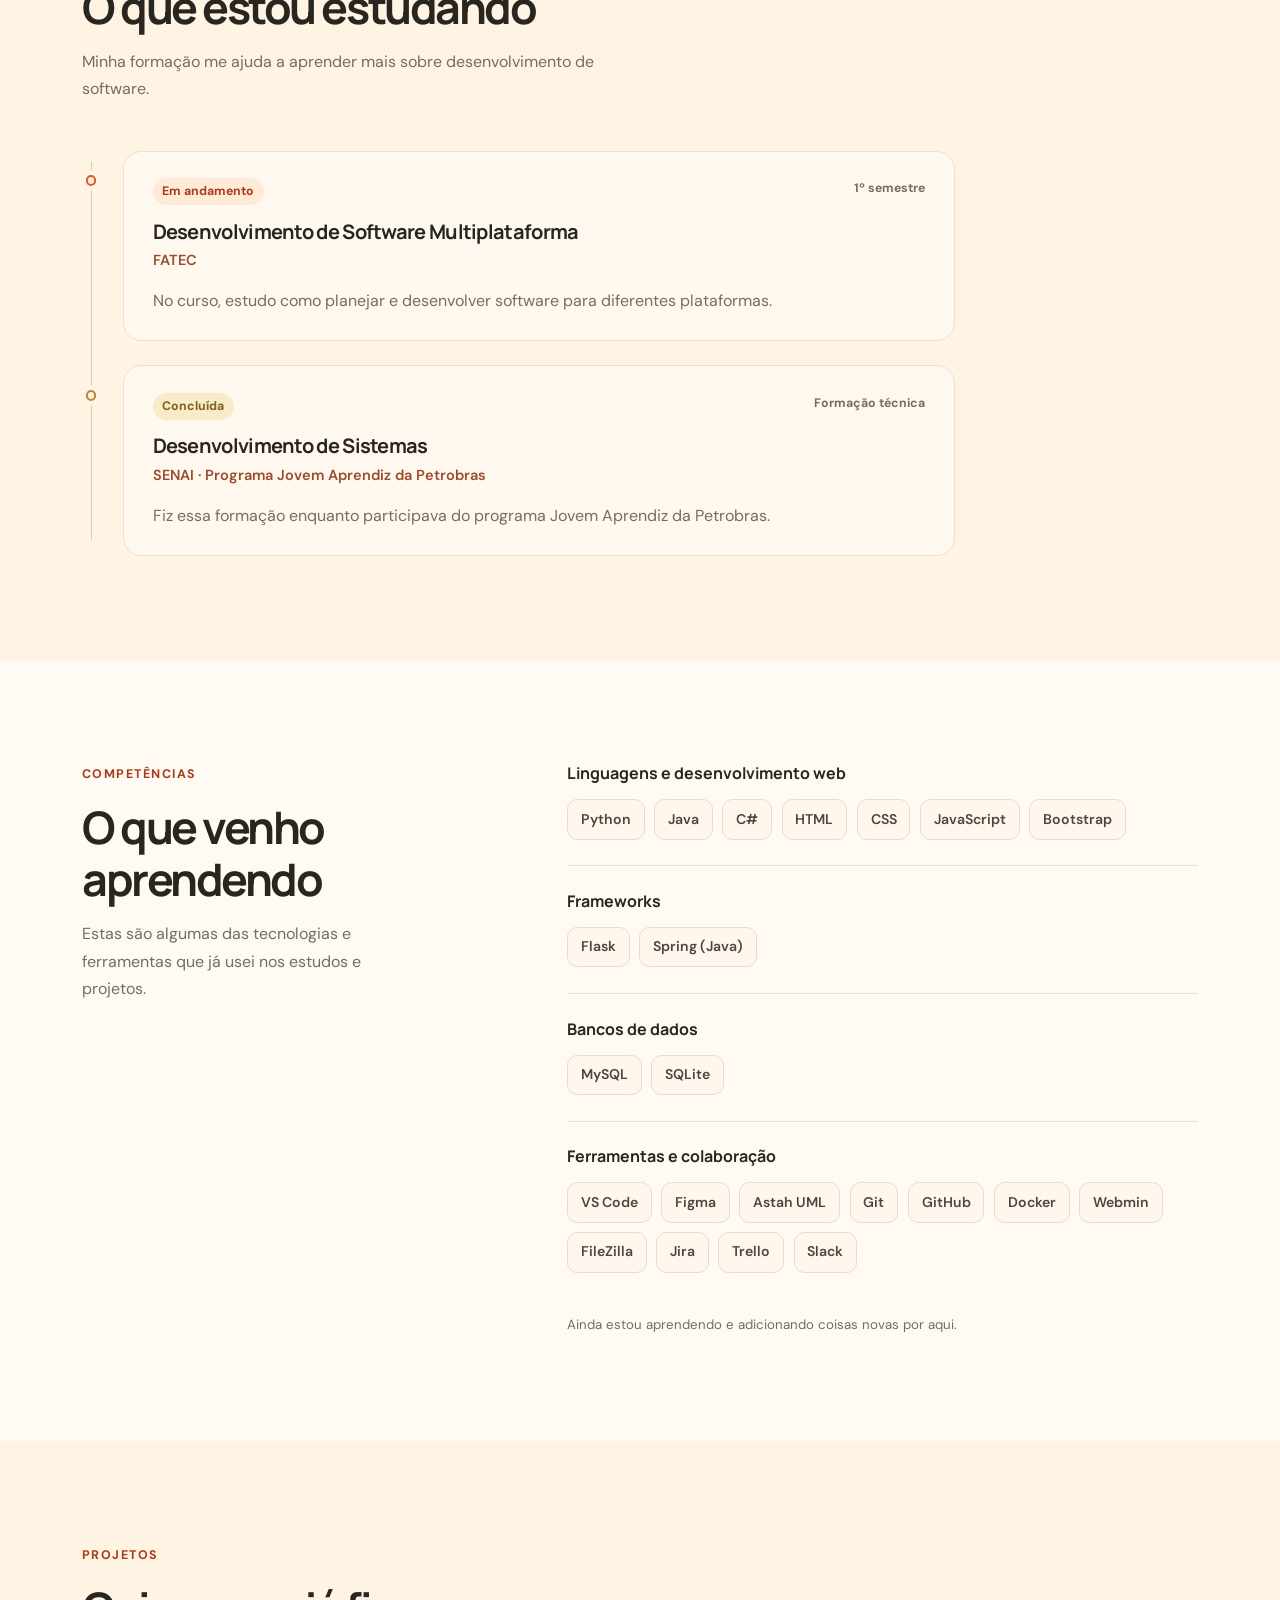
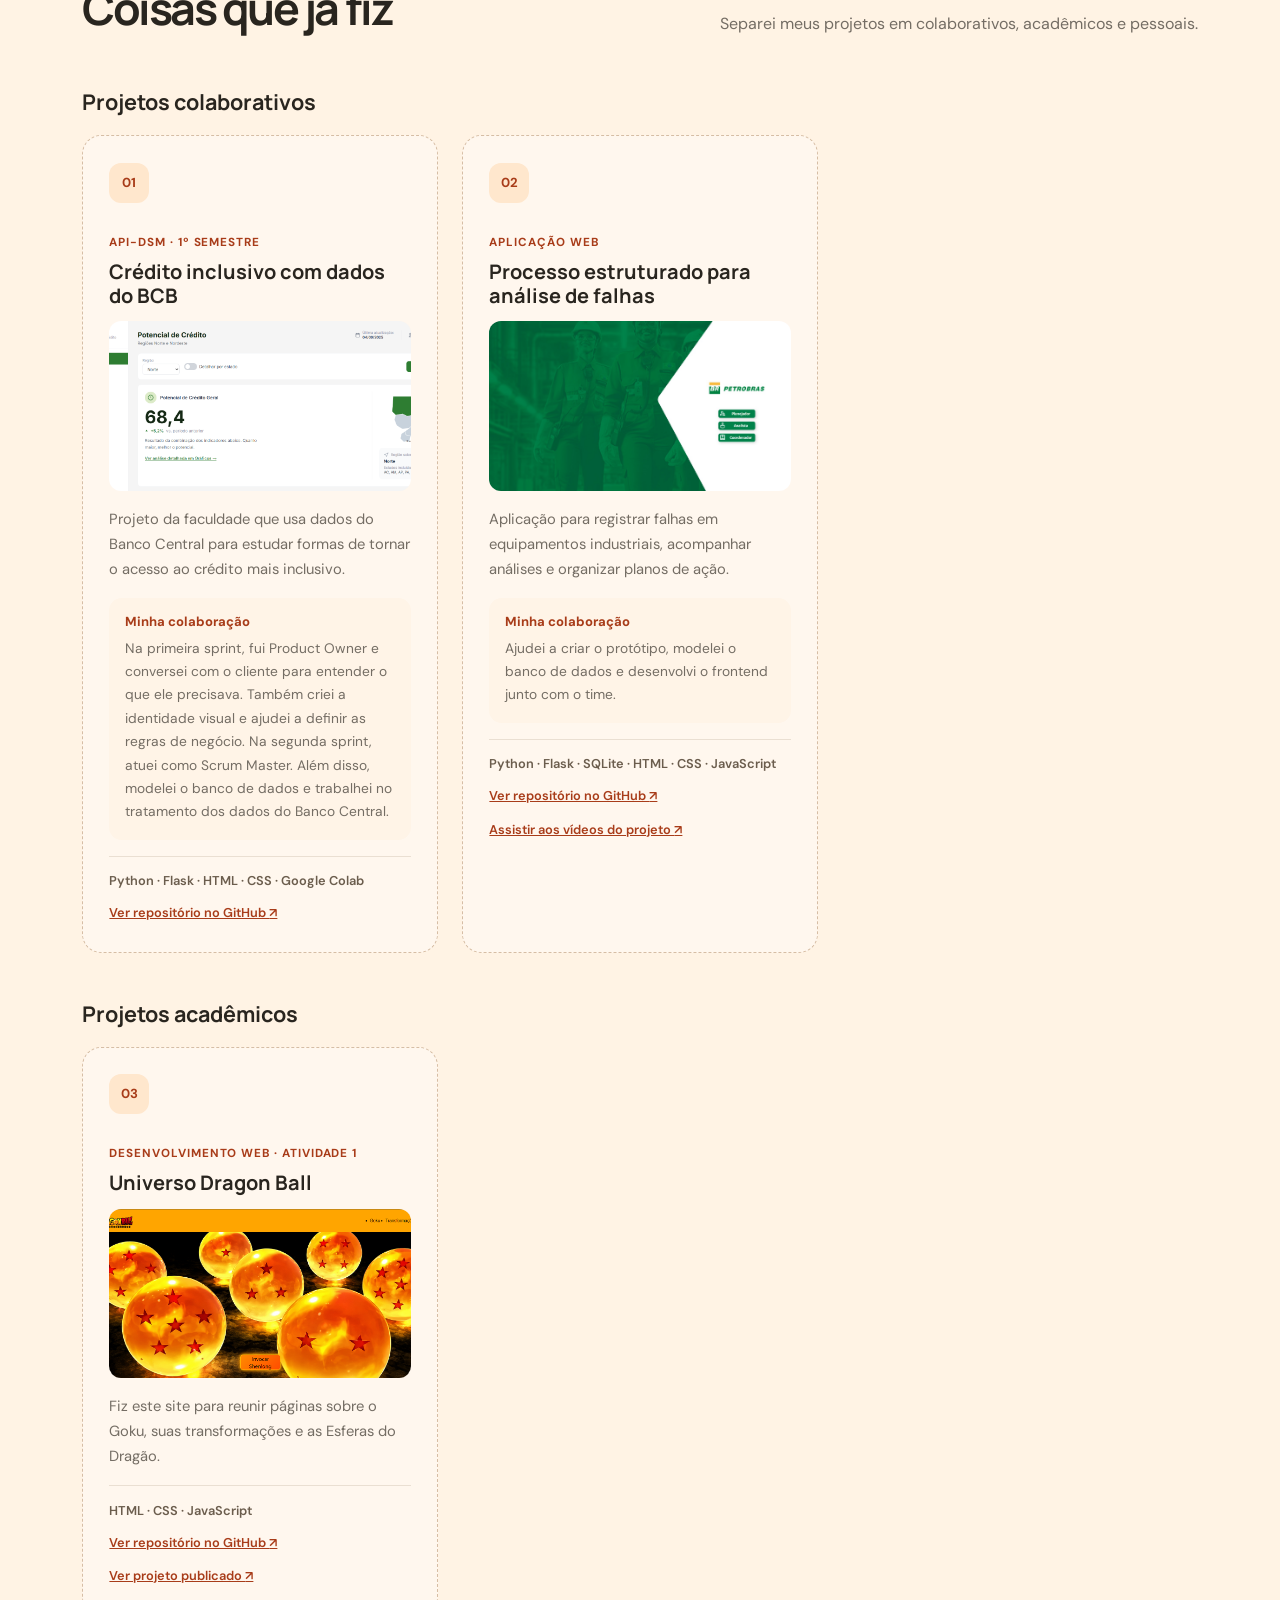
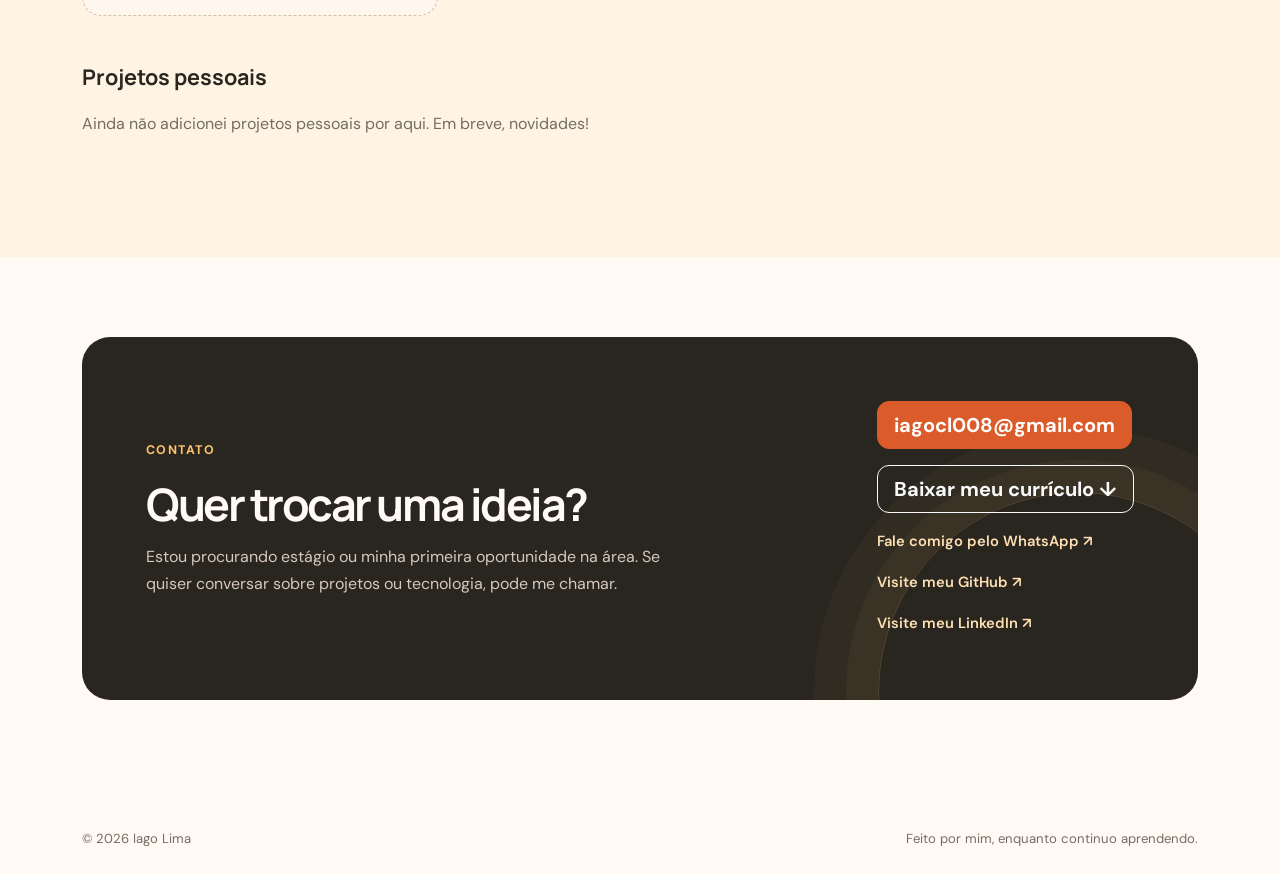
==== commit 1c29ed0e: "Continuação do portifolio" ====
--- a/index.html
+++ b/index.html
@@ -6,9 +6,9 @@
     <meta name="theme-color" content="#fff9f1">
     <meta
       name="description"
-      content="Portfólio profissional de Iago Lima, estudante de Desenvolvimento de Software Multiplataforma e desenvolvedor de sistemas."
+      content="Oi, eu sou o Iago. Aqui você pode conhecer meus estudos, projetos e um pouco da minha trajetória em tecnologia."
     >
-    <title>Iago Lima | Portfólio Profissional</title>
+    <title>Iago Lima | Meu portfólio</title>
     <link rel="preconnect" href="https://fonts.googleapis.com">
     <link rel="preconnect" href="https://fonts.gstatic.com" crossorigin>
     <link
@@ -25,12 +25,12 @@
     <script src="script.js" defer></script>
   </head>
   <body data-bs-spy="scroll" data-bs-target="#mainNav" data-bs-root-margin="0px 0px -55%">
-    <a class="skip-link" href="#conteudo">Ir para o conteúdo</a>
-
-    <nav id="mainNav" class="navbar navbar-expand-lg fixed-top site-navbar">
+    <a class="pular-conteudo" href="#conteudo">Ir para o conteúdo</a>
+
+    <nav id="mainNav" class="navbar navbar-expand-lg fixed-top menu-principal">
       <div class="container">
-        <a class="navbar-brand brand-mark" href="#inicio" aria-label="Iago Lima, início">
-          <span class="brand-initials">IL</span>
+        <a class="navbar-brand marca-nome" href="#inicio" aria-label="Iago Lima, início">
+          <span class="iniciais-nome">IL</span>
           <span>Iago Lima</span>
         </a>
         <button
@@ -51,7 +51,7 @@
             <li class="nav-item"><a class="nav-link" href="#competencias">Competências</a></li>
             <li class="nav-item"><a class="nav-link" href="#projetos">Projetos</a></li>
             <li class="nav-item ms-lg-2">
-              <a class="btn btn-sm btn-accent nav-contact" href="#contato">Vamos conversar</a>
+              <a class="btn btn-sm botao-destaque botao-contato-menu" href="#contato">Vamos conversar</a>
             </li>
           </ul>
         </div>
@@ -59,86 +59,85 @@
     </nav>
 
     <main id="conteudo">
-      <section id="inicio" class="hero-section section-anchor">
+      <section id="inicio" class="secao-inicio ancora-secao">
         <div class="container">
           <div class="row align-items-center gy-5">
-            <div class="col-lg-7">
-              <p class="eyebrow"><span class="eyebrow-dot"></span> Portfólio profissional</p>
+            <div class="col-lg-6">
+              <p class="rotulo-secao"><span class="ponto-rotulo"></span> Um pouco do que faço</p>
               <h1>
                 Olá, eu sou<br>
-                <span class="text-accent">Iago Lima.</span>
+                <span class="texto-destaque">Iago Lima.</span>
               </h1>
-              <p class="hero-lead">
-                Estudante de Desenvolvimento de Software Multiplataforma e desenvolvedor de sistemas
-                em formação contínua.
-              </p>
-              <p class="hero-copy">
-                Gosto de aprender na prática, colaborar com pessoas e transformar ideias em soluções.
-                Estou em busca da minha primeira oportunidade profissional ou de estágio.
+              <p class="chamada-inicio">
+                Estudo Desenvolvimento de Software Multiplataforma e estou sempre aprendendo algo novo.
+              </p>
+              <p class="resumo-inicio">
+                Gosto de aprender fazendo, trabalhar em equipe e criar soluções que ajudem de verdade.
+                Estou procurando uma oportunidade de estágio ou meu primeiro emprego na área.
               </p>
               <div class="d-flex flex-wrap gap-3 mt-4">
-                <a class="btn btn-accent btn-lg" href="#projetos">Conheça meus projetos</a>
-                <a class="btn btn-outline-dark btn-lg btn-outline-warm" href="#sobre">Um pouco sobre mim</a>
-              </div>
-              <div class="hero-meta">
+                <a class="btn botao-destaque btn-lg" href="#projetos">Conheça meus projetos</a>
+                <a class="btn btn-outline-dark btn-lg botao-contorno-quente" href="#sobre">Um pouco sobre mim</a>
+              </div>
+              <div class="info-inicio">
                 <span>FATEC</span>
-                <span class="meta-separator" aria-hidden="true"></span>
-                <span>1º semestre de DSM</span>
-              </div>
-            </div>
-            <div class="col-lg-5">
-              <div class="intro-card">
-                <div class="intro-card-top">
-                  <span class="status-dot" aria-hidden="true"></span>
-                  <span>Em busca de novos desafios</span>
+                <span class="separador-info" aria-hidden="true"></span>
+                <span>DSM · 1º semestre</span>
+              </div>
+            </div>
+            <div class="col-lg-6">
+              <div class="cartao-apresentacao">
+                <div class="situacao-apresentacao">
+                  <span class="ponto-status" aria-hidden="true"></span>
+                  <span>Aberto a oportunidades</span>
                 </div>
-                <div class="profile-photo-wrap">
+                <div class="moldura-foto">
                   <img
-                    class="profile-photo"
-                    src="foto_perfil.jpeg"
+                    class="foto-perfil"
+                    src="Img/foto_perfil.jpeg"
                     alt="Foto de perfil de Iago Lima"
                     width="200"
                     height="200"
                   >
                 </div>
-                <p class="intro-card-caption">Tecnologia com curiosidade<br>e vontade de fazer acontecer.</p>
-                <div class="intro-tags" aria-label="Áreas de interesse">
-                  <span>Desenvolvimento</span>
+                <p class="frase-apresentacao">Aprendendo, criando<br>e colocando ideias em prática.</p>
+                <div class="tags-apresentacao" aria-label="Áreas de interesse">
+                  <span>Programação</span>
                   <span>Criatividade</span>
-                  <span>Colaboração</span>
+                  <span>Trabalho em equipe</span>
                 </div>
-                <span class="card-orbit orbit-one" aria-hidden="true"></span>
-                <span class="card-orbit orbit-two" aria-hidden="true"></span>
-              </div>
-              <p class="hero-aside">Código, boas ideias e um pouco de cultura pop.</p>
-            </div>
-          </div>
-        </div>
-        <div class="hero-decoration" aria-hidden="true"></div>
-      </section>
-
-      <section id="sobre" class="section section-anchor">
+                <span class="circulo-decorativo circulo-direita" aria-hidden="true"></span>
+                <span class="circulo-decorativo circulo-esquerda" aria-hidden="true"></span>
+              </div>
+              <p class="nota-inicio">Quando não estou programando, curto cultura pop e desenho.</p>
+            </div>
+          </div>
+        </div>
+        <div class="decoracao-inicio" aria-hidden="true"></div>
+      </section>
+
+      <section id="sobre" class="secao ancora-secao">
         <div class="container">
           <div class="row g-5 align-items-start">
             <div class="col-lg-4">
-              <p class="eyebrow">Sobre mim</p>
-              <h2>Comprometido com o que faço e aberto ao que posso aprender.</h2>
+              <p class="rotulo-secao">Sobre mim</p>
+              <h2>Gosto de aprender na prática.</h2>
             </div>
             <div class="col-lg-7 offset-lg-1">
-              <p class="section-intro">
-                Sou uma pessoa adaptável, sociável, proativa e dedicada. Gosto de trabalhar em equipe,
-                colaborar para encontrar soluções e encarar cada projeto como uma oportunidade de evoluir.
-              </p>
-              <p class="body-copy">
-                Já tive a oportunidade de participar de diferentes projetos e quero levar essa experiência
-                para um ambiente profissional, colocando meus conhecimentos em prática e aprendendo com
-                novos desafios.
-              </p>
-              <div class="interests-panel">
-                <span class="interest-label">Fora do código</span>
+              <p class="texto-introducao">
+                Sou sociável, me adapto bem a situações novas e gosto de trabalhar com outras pessoas.
+                Em cada projeto, tento colaborar, aprender algo novo e fazer minha parte da melhor forma.
+              </p>
+              <p class="texto-secundario">
+                Já participei de projetos acadêmicos e pessoais, trabalhando em etapas como a organização,
+                a modelagem de banco de dados e o desenvolvimento do frontend. Quero continuar aprendendo
+                e colocar essa experiência em prática numa equipe.
+              </p>
+              <div class="bloco-interesses">
+                <span class="rotulo-interesses">Fora do código</span>
                 <p>
-                  Também curto animes, Marvel e DC, desenhar personagens, jogar, ler sobre cultura pop
-                  e manter a rotina de treinos.
+                  Fora da programação, gosto de assistir animes, acompanhar Marvel e DC, desenhar
+                  personagens, jogar, ler sobre cultura pop e treinar.
                 </p>
               </div>
             </div>
@@ -146,39 +145,39 @@
         </div>
       </section>
 
-      <section id="formacao" class="section section-tinted section-anchor">
-        <div class="container">
-          <div class="section-heading">
-            <p class="eyebrow">Formação</p>
-            <h2>Uma trajetória em construção.</h2>
-            <p class="body-copy">Da formação técnica à graduação, sigo ampliando minha base em tecnologia.</p>
-          </div>
-          <div class="timeline">
-            <article class="timeline-item">
-              <span class="timeline-marker" aria-hidden="true"></span>
-              <div class="timeline-card">
-                <div class="timeline-topline">
-                  <span class="timeline-status">Em andamento</span>
-                  <span class="timeline-period">1º semestre</span>
+      <section id="formacao" class="secao secao-colorida ancora-secao">
+        <div class="container">
+          <div class="titulo-secao">
+            <p class="rotulo-secao">Formação</p>
+            <h2>O que estou estudando</h2>
+            <p class="texto-secundario">Minha formação me ajuda a aprender mais sobre desenvolvimento de software.</p>
+          </div>
+          <div class="linha-formacao">
+            <article class="item-formacao">
+              <span class="marcador-formacao" aria-hidden="true"></span>
+              <div class="cartao-formacao">
+                <div class="info-formacao">
+                  <span class="status-formacao">Em andamento</span>
+                  <span class="periodo-formacao">1º semestre</span>
                 </div>
                 <h3>Desenvolvimento de Software Multiplataforma</h3>
-                <p class="timeline-place">FATEC</p>
-                <p class="body-copy mb-0">
-                  Graduação com foco no desenvolvimento de soluções de software para diferentes plataformas.
+                <p class="instituicao-formacao">FATEC</p>
+                <p class="texto-secundario mb-0">
+                  No curso, estudo como planejar e desenvolver software para diferentes plataformas.
                 </p>
               </div>
             </article>
-            <article class="timeline-item">
-              <span class="timeline-marker timeline-marker-complete" aria-hidden="true"></span>
-              <div class="timeline-card">
-                <div class="timeline-topline">
-                  <span class="timeline-status status-complete">Concluída</span>
-                  <span class="timeline-period">Formação técnica</span>
+            <article class="item-formacao">
+              <span class="marcador-formacao marcador-concluido" aria-hidden="true"></span>
+              <div class="cartao-formacao">
+                <div class="info-formacao">
+                  <span class="status-formacao status-concluido">Concluída</span>
+                  <span class="periodo-formacao">Formação técnica</span>
                 </div>
                 <h3>Desenvolvimento de Sistemas</h3>
-                <p class="timeline-place">SENAI · Programa Jovem Aprendiz da Petrobras</p>
-                <p class="body-copy mb-0">
-                  Formação em desenvolvimento de sistemas realizada durante minha experiência como jovem aprendiz.
+                <p class="instituicao-formacao">SENAI · Programa Jovem Aprendiz da Petrobras</p>
+                <p class="texto-secundario mb-0">
+                  Fiz essa formação enquanto participava do programa Jovem Aprendiz da Petrobras.
                 </p>
               </div>
             </article>
@@ -186,85 +185,90 @@
         </div>
       </section>
 
-      <section id="competencias" class="section section-anchor">
+      <section id="competencias" class="secao ancora-secao">
         <div class="container">
           <div class="row g-5">
             <div class="col-lg-4">
-              <p class="eyebrow">Competências</p>
-              <h2>Ferramentas que fazem parte do meu caminho.</h2>
-              <p class="body-copy mt-3">
-                Tecnologias e recursos que venho estudando e usando em atividades e projetos.
+              <p class="rotulo-secao">Competências</p>
+              <h2>O que venho aprendendo</h2>
+              <p class="texto-secundario mt-3">
+                Estas são algumas das tecnologias e ferramentas que já usei nos estudos e projetos.
               </p>
             </div>
             <div class="col-lg-7 offset-lg-1">
-              <div class="skill-group">
+              <div class="grupo-competencias">
                 <h3>Linguagens e desenvolvimento web</h3>
-                <ul class="skill-list">
+                <ul class="lista-competencias">
                   <li>Python</li><li>Java</li><li>C#</li><li>HTML</li><li>CSS</li><li>JavaScript</li><li>Bootstrap</li>
                 </ul>
               </div>
-              <div class="skill-group">
+              <div class="grupo-competencias">
                 <h3>Frameworks</h3>
-                <ul class="skill-list">
+                <ul class="lista-competencias">
                   <li>Flask</li><li>Spring (Java)</li>
                 </ul>
               </div>
-              <div class="skill-group">
+              <div class="grupo-competencias">
                 <h3>Bancos de dados</h3>
-                <ul class="skill-list">
+                <ul class="lista-competencias">
                   <li>MySQL</li><li>SQLite</li>
                 </ul>
               </div>
-              <div class="skill-group">
+              <div class="grupo-competencias">
                 <h3>Ferramentas e colaboração</h3>
-                <ul class="skill-list">
+                <ul class="lista-competencias">
                   <li>VS Code</li><li>Figma</li><li>Astah UML</li><li>Git</li><li>GitHub</li>
                   <li>Docker</li><li>Webmin</li><li>FileZilla</li>
                   <li>Jira</li><li>Trello</li><li>Slack</li>
                 </ul>
               </div>
-              <p class="skills-note">Esta lista está em constante atualização.</p>
-            </div>
-          </div>
-        </div>
-      </section>
-
-      <section id="projetos" class="section section-tinted section-anchor">
-        <div class="container">
-          <div class="section-heading section-heading-row">
+              <p class="nota-competencias">Ainda estou aprendendo e adicionando coisas novas por aqui.</p>
+            </div>
+          </div>
+        </div>
+      </section>
+
+      <section id="projetos" class="secao secao-colorida ancora-secao">
+        <div class="container">
+          <div class="titulo-secao titulo-secao-linha">
             <div>
-              <p class="eyebrow">Projetos</p>
-              <h2>Projetos que desenvolvi</h2>
-            </div>
-            <p class="body-copy projects-intro">
-              Alguns projetos acadêmicos e pessoais que desenvolvi durante minha trajetória.
+              <p class="rotulo-secao">Projetos</p>
+              <h2>Coisas que já fiz</h2>
+            </div>
+            <p class="texto-secundario resumo-projetos">
+              Separei meus projetos em colaborativos, acadêmicos e pessoais.
             </p>
           </div>
-          <div class="project-group">
-            <h3 class="project-group-title">Projetos colaborativos</h3>
+          <div class="grupo-projetos">
+            <h3 class="titulo-grupo-projetos">Projetos colaborativos</h3>
             <div class="row g-4">
               <div class="col-md-6 col-lg-4">
-                <article class="project-card">
-                  <div class="project-number">01</div>
-                  <span class="project-label">API-DSM · 1º semestre</span>
+                <article class="cartao-projeto">
+                  <div class="numero-projeto">01</div>
+                  <span class="tipo-projeto">API-DSM · 1º semestre</span>
                   <h3>Crédito inclusivo com dados do BCB</h3>
+                  <img
+                    class="imagem-projeto"
+                    src="Img/AvoCredit.png"
+                    alt="Painel do Avocredit mostrando o potencial de crédito da região Norte"
+                    loading="lazy"
+                  >
                   <p>
-                    Projeto acadêmico que analisa dados do Banco Central para explorar soluções
-                    voltadas à inclusão no acesso ao crédito.
+                    Projeto da faculdade que usa dados do Banco Central para estudar formas de
+                    tornar o acesso ao crédito mais inclusivo.
                   </p>
-                  <div class="project-contribution">
+                  <div class="minha-contribuicao">
                     <h4>Minha colaboração</h4>
                     <p>
-                      Na primeira sprint, atuei como Product Owner, em contato direto com o cliente
-                      para compreender sua visão e orientar o produto. Criei a identidade visual e
-                      defini a maior parte das regras de negócio. Na segunda sprint, fui Scrum Master,
-                      apoiando a organização do time e o cumprimento dos prazos. Também modelei o
-                      banco de dados e tratei os dados do Banco Central.
+                      Na primeira sprint, fui Product Owner e conversei com o cliente para entender
+                      o que ele precisava. Também criei a identidade visual e ajudei a definir as regras
+                      de negócio. Na segunda sprint, atuei como Scrum Master. Além disso, modelei o
+                      banco de dados e trabalhei no tratamento dos dados do Banco Central.
                     </p>
                   </div>
-                  <div class="project-tech">Python · Flask · HTML · CSS · Google Colab</div>
+                  <div class="tecnologias-projeto">Python · Flask · HTML · CSS · Google Colab</div>
                   <a
-                    class="project-link"
+                    class="link-projeto"
                     href="https://github.com/fatec-sjc-404-team/API-DSM-1SEMESTRE-2026"
                     target="_blank"
                     rel="noopener noreferrer"
@@ -272,36 +276,36 @@
                 </article>
               </div>
               <div class="col-md-6 col-lg-4">
-                <article class="project-card">
-                  <div class="project-number">02</div>
-                  <span class="project-label">Aplicação web</span>
+                <article class="cartao-projeto">
+                  <div class="numero-projeto">02</div>
+                  <span class="tipo-projeto">Aplicação web</span>
                   <h3>Processo estruturado para análise de falhas</h3>
                   <img
-                    class="project-image"
-                    src="SIF.jpeg"
+                    class="imagem-projeto"
+                    src="Img/SIF.jpeg"
                     alt="Tela inicial do SIF para selecionar os perfis de planejador, analista ou coordenador"
                     loading="lazy"
                   >
                   <p>
-                    Aplicação para registrar e acompanhar falhas em equipamentos industriais,
-                    atividades de análise e planos de ação.
+                    Aplicação para registrar falhas em equipamentos industriais, acompanhar análises
+                    e organizar planos de ação.
                   </p>
-                  <div class="project-contribution">
+                  <div class="minha-contribuicao">
                     <h4>Minha colaboração</h4>
                     <p>
-                      Participei principalmente com o time de desenvolvimento, criando a
-                      prototipagem do projeto, modelando o banco de dados e desenvolvendo o frontend.
+                      Ajudei a criar o protótipo, modelei o banco de dados e desenvolvi o frontend
+                      junto com o time.
                     </p>
                   </div>
-                  <div class="project-tech">Python · Flask · SQLite · HTML · CSS · JavaScript</div>
+                  <div class="tecnologias-projeto">Python · Flask · SQLite · HTML · CSS · JavaScript</div>
                   <a
-                    class="project-link"
+                    class="link-projeto"
                     href="https://github.com/isabellymarinho20/Structured-process-for-failure-analysis"
                     target="_blank"
                     rel="noopener noreferrer"
                   >Ver repositório no GitHub <span aria-hidden="true">↗</span></a>
                   <a
-                    class="project-link"
+                    class="link-projeto"
                     href="https://www.youtube.com/playlist?list=PLTFhtW6l3J-k"
                     target="_blank"
                     rel="noopener noreferrer"
@@ -310,78 +314,95 @@
               </div>
             </div>
           </div>
-          <div class="project-group">
-            <h3 class="project-group-title">Projetos pessoais</h3>
+          <div class="grupo-projetos">
+            <h3 class="titulo-grupo-projetos">Projetos acadêmicos</h3>
             <div class="row g-4">
               <div class="col-md-6 col-lg-4">
-                <article class="project-card">
-                  <div class="project-number">03</div>
-                  <span class="project-label">Desenvolvimento web · Atividade 1</span>
+                <article class="cartao-projeto">
+                  <div class="numero-projeto">03</div>
+                  <span class="tipo-projeto">Desenvolvimento web · Atividade 1</span>
                   <h3>Universo Dragon Ball</h3>
+                  <img
+                    class="imagem-projeto"
+                    src="Img/DragonBall.png"
+                    alt="Página do projeto Dragon Ball com as sete Esferas do Dragão"
+                    loading="lazy"
+                  >
                   <p>
-                    Site temático sobre Dragon Ball com páginas dedicadas ao Goku, suas
-                    transformações e às esferas do dragão.
+                    Fiz este site para reunir páginas sobre o Goku, suas transformações e as
+                    Esferas do Dragão.
                   </p>
-                  <div class="project-tech">HTML · CSS · JavaScript</div>
+                  <div class="tecnologias-projeto">HTML · CSS · JavaScript</div>
                   <a
-                    class="project-link"
+                    class="link-projeto"
                     href="https://github.com/zixx0080/DevWeb_Atvd1"
                     target="_blank"
                     rel="noopener noreferrer"
                   >Ver repositório no GitHub <span aria-hidden="true">↗</span></a>
+                  <a
+                    class="link-projeto"
+                    href="https://zixx0080.github.io/DevWeb_Atvd1/"
+                    target="_blank"
+                    rel="noopener noreferrer"
+                  >Ver projeto publicado <span aria-hidden="true">↗</span></a>
                 </article>
               </div>
             </div>
           </div>
-        </div>
-      </section>
-
-      <section id="contato" class="section contact-section section-anchor">
-        <div class="container">
-          <div class="contact-card">
+          <div class="grupo-projetos">
+            <h3 class="titulo-grupo-projetos">Projetos pessoais</h3>
+            <p class="texto-secundario">Ainda não adicionei projetos pessoais por aqui. Em breve, novidades!</p>
+          </div>
+        </div>
+      </section>
+
+      <section id="contato" class="secao secao-contato ancora-secao">
+        <div class="container">
+          <div class="cartao-contato">
             <div>
-              <p class="eyebrow">Contato</p>
-              <h2>Vamos construir algo juntos?</h2>
-              <p class="contact-copy">
-                Estou aberto a conversar sobre oportunidades de estágio, primeiro emprego e projetos.
-              </p>
-            </div>
-            <div class="contact-actions">
-              <a class="btn btn-accent btn-lg" href="mailto:iagocl008@gmail.com">iagocl008@gmail.com</a>
+              <p class="rotulo-secao">Contato</p>
+              <h2>Quer trocar uma ideia?</h2>
+              <p class="texto-contato">
+                Estou procurando estágio ou minha primeira oportunidade na área. Se quiser conversar
+                sobre projetos ou tecnologia, pode me chamar.
+              </p>
+            </div>
+            <div class="acoes-contato">
+              <a class="btn botao-destaque btn-lg" href="mailto:iagocl008@gmail.com">iagocl008@gmail.com</a>
               <a
                 class="btn btn-outline-light btn-lg"
                 href="Curr%C3%ADculo-Iago.pdf"
                 download="Curriculo-Iago.pdf"
               >Baixar meu currículo <span aria-hidden="true">↓</span></a>
               <a
-                class="social-link"
+                class="link-social"
                 href="https://wa.me/5512988550418"
                 target="_blank"
                 rel="noopener noreferrer"
               >Fale comigo pelo WhatsApp <span aria-hidden="true">↗</span></a>
               <a
-                class="social-link"
+                class="link-social"
                 href="https://github.com/zixx0080"
                 target="_blank"
                 rel="noopener noreferrer"
               >Visite meu GitHub <span aria-hidden="true">↗</span></a>
               <a
-                class="social-link"
+                class="link-social"
                 href="https://www.linkedin.com/in/iago-lima-940376358/"
                 target="_blank"
                 rel="noopener noreferrer"
               >Visite meu LinkedIn <span aria-hidden="true">↗</span></a>
             </div>
-            <span class="contact-decoration" aria-hidden="true"></span>
+            <span class="decoracao-contato" aria-hidden="true"></span>
           </div>
         </div>
       </section>
     </main>
 
-    <footer class="site-footer">
+    <footer class="rodape">
       <div class="container d-flex flex-column flex-sm-row justify-content-between gap-2">
         <span>© <span id="currentYear"></span> Iago Lima</span>
-        <span>Portfólio profissional · Em constante evolução</span>
+        <span>Feito por mim, enquanto continuo aprendendo.</span>
       </div>
     </footer>
 
--- a/styles.css
+++ b/styles.css
@@ -37,7 +37,7 @@
   line-height: 1.15;
 }
 
-.skip-link {
+.pular-conteudo {
   position: absolute;
   z-index: 1100;
   top: 0.75rem;
@@ -49,17 +49,17 @@
   color: #fff;
 }
 
-.skip-link:focus {
+.pular-conteudo:focus {
   transform: translateY(0);
 }
 
-.site-navbar {
+.menu-principal {
   border-bottom: 1px solid rgb(234 223 210 / 75%);
   background: rgb(255 250 244 / 94%);
   backdrop-filter: blur(14px);
 }
 
-.brand-mark {
+.marca-nome {
   display: inline-flex;
   align-items: center;
   gap: 0.65rem;
@@ -69,12 +69,12 @@
   letter-spacing: -0.04em;
 }
 
-.brand-mark:hover,
-.brand-mark:focus {
+.marca-nome:hover,
+.marca-nome:focus {
   color: var(--color-orange-dark);
 }
 
-.brand-initials {
+.iniciais-nome {
   display: grid;
   width: 2.15rem;
   height: 2.15rem;
@@ -103,35 +103,35 @@
   font-weight: 700;
 }
 
-.btn-accent {
+.botao-destaque {
   border: 1px solid var(--color-orange);
   background: var(--color-orange);
   color: #fff;
 }
 
-.btn-accent:hover,
-.btn-accent:focus-visible {
+.botao-destaque:hover,
+.botao-destaque:focus-visible {
   border-color: var(--color-orange-dark);
   background: var(--color-orange-dark);
   color: #fff;
 }
 
-.nav-contact {
+.botao-contato-menu {
   padding: 0.55rem 1rem;
 }
 
-.hero-section {
+.secao-inicio {
   position: relative;
   overflow: hidden;
   padding: 10.5rem 0 6.75rem;
 }
 
-.hero-section > .container {
+.secao-inicio > .container {
   position: relative;
   z-index: 1;
 }
 
-.hero-decoration {
+.decoracao-inicio {
   position: absolute;
   top: 7rem;
   right: -13rem;
@@ -141,23 +141,23 @@
   border-radius: 50%;
 }
 
-.hero-decoration::before,
-.hero-decoration::after {
+.decoracao-inicio::before,
+.decoracao-inicio::after {
   position: absolute;
   border: 1px solid rgb(220 91 42 / 10%);
   border-radius: 50%;
   content: "";
 }
 
-.hero-decoration::before {
+.decoracao-inicio::before {
   inset: 2rem;
 }
 
-.hero-decoration::after {
+.decoracao-inicio::after {
   inset: 4rem;
 }
 
-.eyebrow {
+.rotulo-secao {
   display: flex;
   align-items: center;
   gap: 0.55rem;
@@ -169,27 +169,27 @@
   text-transform: uppercase;
 }
 
-.eyebrow-dot {
+.ponto-rotulo {
   width: 0.5rem;
   height: 0.5rem;
   border-radius: 50%;
   background: var(--color-orange);
 }
 
-.hero-section h1 {
+.secao-inicio h1 {
   margin: 0;
-  font-size: clamp(3.5rem, 8vw, 6.8rem);
+  font-size: clamp(3.25rem, 6vw, 5.5rem);
   font-weight: 800;
   letter-spacing: -0.085em;
   line-height: 0.98;
 }
 
-.text-accent {
+.texto-destaque {
   color: var(--color-orange);
 }
 
-.hero-lead {
-  max-width: 39rem;
+.chamada-inicio {
+  max-width: 34rem;
   margin: 1.6rem 0 0.75rem;
   font-family: var(--font-heading);
   font-size: clamp(1.15rem, 2vw, 1.45rem);
@@ -197,30 +197,30 @@
   line-height: 1.5;
 }
 
-.hero-copy,
-.body-copy {
+.resumo-inicio,
+.texto-secundario {
   color: var(--color-muted);
 }
 
-.hero-copy {
-  max-width: 37rem;
+.resumo-inicio {
+  max-width: 34rem;
   margin-bottom: 0;
   font-size: 1.02rem;
 }
 
-.btn-outline-warm {
+.botao-contorno-quente {
   border-color: #cfc2b3;
   color: var(--color-ink);
 }
 
-.btn-outline-warm:hover,
-.btn-outline-warm:focus-visible {
+.botao-contorno-quente:hover,
+.botao-contorno-quente:focus-visible {
   border-color: var(--color-ink);
   background: var(--color-ink);
   color: #fff;
 }
 
-.hero-meta {
+.info-inicio {
   display: flex;
   align-items: center;
   gap: 0.75rem;
@@ -230,14 +230,14 @@
   font-weight: 600;
 }
 
-.meta-separator {
+.separador-info {
   width: 0.3rem;
   height: 0.3rem;
   border-radius: 50%;
   background: var(--color-orange);
 }
 
-.intro-card {
+.cartao-apresentacao {
   position: relative;
   display: flex;
   min-height: 27rem;
@@ -252,7 +252,7 @@
   text-align: center;
 }
 
-.intro-card-top {
+.situacao-apresentacao {
   position: absolute;
   top: 1.5rem;
   left: 1.5rem;
@@ -264,7 +264,7 @@
   font-weight: 700;
 }
 
-.status-dot {
+.ponto-status {
   width: 0.5rem;
   height: 0.5rem;
   border-radius: 50%;
@@ -272,7 +272,7 @@
   box-shadow: 0 0 0 0.25rem rgb(79 138 85 / 13%);
 }
 
-.profile-photo-wrap {
+.moldura-foto {
   position: relative;
   display: grid;
   width: 12.5rem;
@@ -283,15 +283,15 @@
   background: rgb(255 250 244 / 48%);
 }
 
-.profile-photo {
+.foto-perfil {
   width: 11.5rem;
   height: 11.5rem;
   object-fit: cover;
-  object-position: 38% 28%;
-  border-radius: 50%;
-}
-
-.intro-card-caption {
+  object-position: 38% -8%;
+  border-radius: 50%;
+}
+
+.frase-apresentacao {
   position: relative;
   z-index: 1;
   margin: 1.5rem 0 1rem;
@@ -301,7 +301,7 @@
   line-height: 1.5;
 }
 
-.intro-tags {
+.tags-apresentacao {
   position: relative;
   z-index: 1;
   display: flex;
@@ -310,7 +310,7 @@
   gap: 0.45rem;
 }
 
-.intro-tags span {
+.tags-apresentacao span {
   padding: 0.35rem 0.65rem;
   border: 1px solid rgb(168 60 25 / 18%);
   border-radius: 99rem;
@@ -320,7 +320,7 @@
   font-weight: 600;
 }
 
-.card-orbit {
+.circulo-decorativo {
   position: absolute;
   width: 4.5rem;
   height: 4.5rem;
@@ -328,38 +328,38 @@
   border-radius: 50%;
 }
 
-.orbit-one {
+.circulo-direita {
   top: 5rem;
   right: -1.5rem;
 }
 
-.orbit-two {
+.circulo-esquerda {
   bottom: 4.5rem;
   left: -2rem;
   width: 6rem;
   height: 6rem;
 }
 
-.hero-aside {
+.nota-inicio {
   margin: 1rem 0 0;
   color: var(--color-muted);
   font-size: 0.86rem;
   text-align: center;
 }
 
-.section {
+.secao {
   padding: 6.5rem 0;
 }
 
-.section-tinted {
+.secao-colorida {
   background: #fff3e4;
 }
 
-.section h2 {
+.secao h2 {
   max-width: 38rem;
 }
 
-.section-intro {
+.texto-introducao {
   margin: 0 0 1.25rem;
   font-family: var(--font-heading);
   font-size: clamp(1.2rem, 2vw, 1.5rem);
@@ -367,7 +367,7 @@
   line-height: 1.55;
 }
 
-.interests-panel {
+.bloco-interesses {
   margin-top: 2rem;
   padding: 1.35rem 1.5rem;
   border-left: 3px solid var(--color-orange);
@@ -375,7 +375,7 @@
   background: #fff3e4;
 }
 
-.interest-label {
+.rotulo-interesses {
   display: block;
   margin-bottom: 0.35rem;
   color: var(--color-orange-dark);
@@ -385,21 +385,21 @@
   text-transform: uppercase;
 }
 
-.interests-panel p {
+.bloco-interesses p {
   margin: 0;
   color: #5d554c;
 }
 
-.section-heading {
+.titulo-secao {
   margin-bottom: 3rem;
 }
 
-.section-heading > .body-copy {
+.titulo-secao > .texto-secundario {
   max-width: 36rem;
   margin-top: 1rem;
 }
 
-.timeline {
+.linha-formacao {
   position: relative;
   display: grid;
   max-width: 54rem;
@@ -408,7 +408,7 @@
   padding-left: 2rem;
 }
 
-.timeline::before {
+.linha-formacao::before {
   position: absolute;
   top: 0.7rem;
   bottom: 1rem;
@@ -418,11 +418,11 @@
   content: "";
 }
 
-.timeline-item {
-  position: relative;
-}
-
-.timeline-marker {
+.item-formacao {
+  position: relative;
+}
+
+.marcador-formacao {
   position: absolute;
   top: 1.55rem;
   left: -2.32rem;
@@ -434,18 +434,18 @@
   box-shadow: 0 0 0 0.28rem #fff3e4;
 }
 
-.timeline-marker-complete {
+.marcador-concluido {
   border-color: #b88a36;
 }
 
-.timeline-card {
+.cartao-formacao {
   padding: 1.65rem 1.8rem;
   border: 1px solid #efdfce;
   border-radius: 1.15rem;
   background: rgb(255 250 244 / 76%);
 }
 
-.timeline-topline {
+.info-formacao {
   display: flex;
   flex-wrap: wrap;
   justify-content: space-between;
@@ -453,60 +453,60 @@
   margin-bottom: 0.9rem;
 }
 
-.timeline-status,
-.timeline-period {
+.status-formacao,
+.periodo-formacao {
   color: var(--color-orange-dark);
   font-size: 0.77rem;
   font-weight: 700;
 }
 
-.timeline-status {
+.status-formacao {
   padding: 0.2rem 0.6rem;
   border-radius: 99rem;
   background: #ffead7;
 }
 
-.status-complete {
+.status-concluido {
   background: #f8ebca;
   color: #80601d;
 }
 
-.timeline-period {
+.periodo-formacao {
   color: var(--color-muted);
 }
 
-.timeline-card h3 {
+.cartao-formacao h3 {
   margin-bottom: 0.35rem;
   font-size: 1.25rem;
   font-weight: 700;
   letter-spacing: -0.035em;
 }
 
-.timeline-place {
+.instituicao-formacao {
   margin-bottom: 0.8rem;
   color: #9b4b2d;
   font-size: 0.91rem;
   font-weight: 600;
 }
 
-.skill-group {
+.grupo-competencias {
   padding: 0 0 1.6rem;
   margin-bottom: 1.6rem;
   border-bottom: 1px solid var(--color-line);
 }
 
-.skill-group:last-of-type {
+.grupo-competencias:last-of-type {
   margin-bottom: 1rem;
   border-bottom: 0;
 }
 
-.skill-group h3 {
+.grupo-competencias h3 {
   margin-bottom: 1rem;
   font-size: 1rem;
   font-weight: 700;
 }
 
-.skill-list {
+.lista-competencias {
   display: flex;
   flex-wrap: wrap;
   gap: 0.6rem;
@@ -515,7 +515,7 @@
   list-style: none;
 }
 
-.skill-list li {
+.lista-competencias li {
   padding: 0.45rem 0.8rem;
   border: 1px solid #eadaca;
   border-radius: 0.65rem;
@@ -525,35 +525,35 @@
   font-weight: 600;
 }
 
-.skills-note {
+.nota-competencias {
   margin: 0;
   color: var(--color-muted);
   font-size: 0.83rem;
 }
 
-.section-heading-row {
+.titulo-secao-linha {
   display: flex;
   align-items: end;
   justify-content: space-between;
   gap: 2rem;
 }
 
-.projects-intro {
+.resumo-projetos {
   max-width: 24rem;
   margin: 0 0 0.25rem;
 }
 
-.project-group + .project-group {
+.grupo-projetos + .grupo-projetos {
   margin-top: 3rem;
 }
 
-.project-group-title {
+.titulo-grupo-projetos {
   margin-bottom: 1.25rem;
   font-size: 1.35rem;
   font-weight: 700;
 }
 
-.project-card {
+.cartao-projeto {
   position: relative;
   height: 100%;
   min-height: 18rem;
@@ -564,13 +564,13 @@
   transition: transform 180ms ease, border-color 180ms ease, box-shadow 180ms ease;
 }
 
-.project-card:hover {
+.cartao-projeto:hover {
   transform: translateY(-4px);
   border-color: var(--color-orange);
   box-shadow: 0 0.8rem 2rem rgb(87 56 34 / 7%);
 }
 
-.project-number {
+.numero-projeto {
   display: grid;
   width: 2.5rem;
   height: 2.5rem;
@@ -583,7 +583,7 @@
   font-weight: 700;
 }
 
-.project-label {
+.tipo-projeto {
   color: var(--color-orange-dark);
   font-size: 0.73rem;
   font-weight: 700;
@@ -591,13 +591,13 @@
   text-transform: uppercase;
 }
 
-.project-card h3 {
+.cartao-projeto h3 {
   margin: 0.35rem 0 0.55rem;
   font-size: 1.25rem;
   font-weight: 700;
 }
 
-.project-image {
+.imagem-projeto {
   display: block;
   width: 100%;
   aspect-ratio: 16 / 9;
@@ -606,56 +606,56 @@
   object-fit: cover;
 }
 
-.project-card p {
+.cartao-projeto p {
   min-height: 3.5rem;
   margin-bottom: 1rem;
   color: var(--color-muted);
   font-size: 0.92rem;
 }
 
-.project-contribution {
+.minha-contribuicao {
   margin: 1rem 0;
   padding: 1rem;
   border-radius: 0.8rem;
   background: #fff4e7;
 }
 
-.project-contribution h4 {
+.minha-contribuicao h4 {
   margin-bottom: 0.45rem;
   color: var(--color-orange-dark);
   font-size: 0.82rem;
   font-weight: 700;
 }
 
-.project-contribution p {
+.minha-contribuicao p {
   min-height: 0;
   margin: 0;
   font-size: 0.86rem;
 }
 
-.project-tech,
-.project-link {
+.tecnologias-projeto,
+.link-projeto {
   color: #6b5d4d;
   font-size: 0.8rem;
   font-weight: 600;
 }
 
-.project-tech {
+.tecnologias-projeto {
   padding-top: 0.85rem;
   border-top: 1px solid var(--color-line);
 }
 
-.project-link {
+.link-projeto {
   display: inline-block;
   margin-top: 0.65rem;
   color: var(--color-orange-dark);
 }
 
-.contact-section {
+.secao-contato {
   padding-top: 5rem;
 }
 
-.contact-card {
+.cartao-contato {
   position: relative;
   display: flex;
   overflow: hidden;
@@ -668,11 +668,11 @@
   color: #fffaf4;
 }
 
-.contact-card .eyebrow {
+.cartao-contato .rotulo-secao {
   color: #ffc36f;
 }
 
-.contact-card h2 {
+.cartao-contato h2 {
   position: relative;
   z-index: 1;
   max-width: 33rem;
@@ -680,7 +680,7 @@
   color: #fffaf4;
 }
 
-.contact-copy {
+.texto-contato {
   position: relative;
   z-index: 1;
   max-width: 33rem;
@@ -688,7 +688,7 @@
   color: #d5c9bd;
 }
 
-.contact-actions {
+.acoes-contato {
   position: relative;
   z-index: 1;
   display: flex;
@@ -698,20 +698,20 @@
   gap: 1rem;
 }
 
-.social-link {
+.link-social {
   color: #ffe0b5;
   font-size: 0.92rem;
   font-weight: 600;
   text-decoration: none;
 }
 
-.social-link:hover,
-.social-link:focus {
+.link-social:hover,
+.link-social:focus {
   color: #fff;
   text-decoration: underline;
 }
 
-.contact-decoration {
+.decoracao-contato {
   position: absolute;
   right: -5rem;
   bottom: -12rem;
@@ -722,81 +722,81 @@
   box-shadow: 0 0 0 2rem rgb(255 195 111 / 4%), 0 0 0 4rem rgb(255 195 111 / 4%);
 }
 
-.site-footer {
+.rodape {
   padding: 1.5rem 0;
   color: var(--color-muted);
   font-size: 0.82rem;
 }
 
 @media (max-width: 991.98px) {
-  .hero-section {
+  .secao-inicio {
     padding-top: 8.5rem;
   }
 
-  .intro-card {
+  .cartao-apresentacao {
     min-height: 24rem;
   }
 
-  .contact-card {
+  .cartao-contato {
     align-items: flex-start;
     flex-direction: column;
   }
 }
 
 @media (max-width: 575.98px) {
-  .hero-section {
+  .secao-inicio {
     padding: 7.5rem 0 4.5rem;
   }
 
-  .hero-section h1 {
+  .secao-inicio h1 {
     font-size: clamp(3.2rem, 16vw, 5rem);
   }
 
-  .hero-section .btn-lg,
-  .contact-actions .btn-lg {
+  .secao-inicio .btn-lg,
+  .acoes-contato .btn-lg {
     width: 100%;
     font-size: 0.95rem;
   }
 
-  .intro-card {
+  .cartao-apresentacao {
     min-height: 23rem;
     padding: 1.5rem;
     border-radius: 1.5rem;
   }
 
-  .intro-card-top {
+  .situacao-apresentacao {
     top: 1.15rem;
     left: 1.15rem;
     font-size: 0.7rem;
   }
 
-  .section {
+  .secao {
     padding: 4.5rem 0;
   }
 
-  .timeline {
+  .linha-formacao {
     padding-left: 1.5rem;
   }
 
-  .timeline-marker {
+  .marcador-formacao {
     left: -1.82rem;
   }
 
-  .timeline-card {
+  .cartao-formacao {
     padding: 1.25rem;
   }
 
-  .section-heading-row {
+  .titulo-secao-linha {
     align-items: flex-start;
     flex-direction: column;
     gap: 0.75rem;
   }
 
-  .contact-section {
+  .secao-contato {
     padding-top: 2rem;
   }
 
-  .contact-card {
+  .cartao-contato {
     padding: 2rem 1.4rem;
     border-radius: 1.25rem;
   }
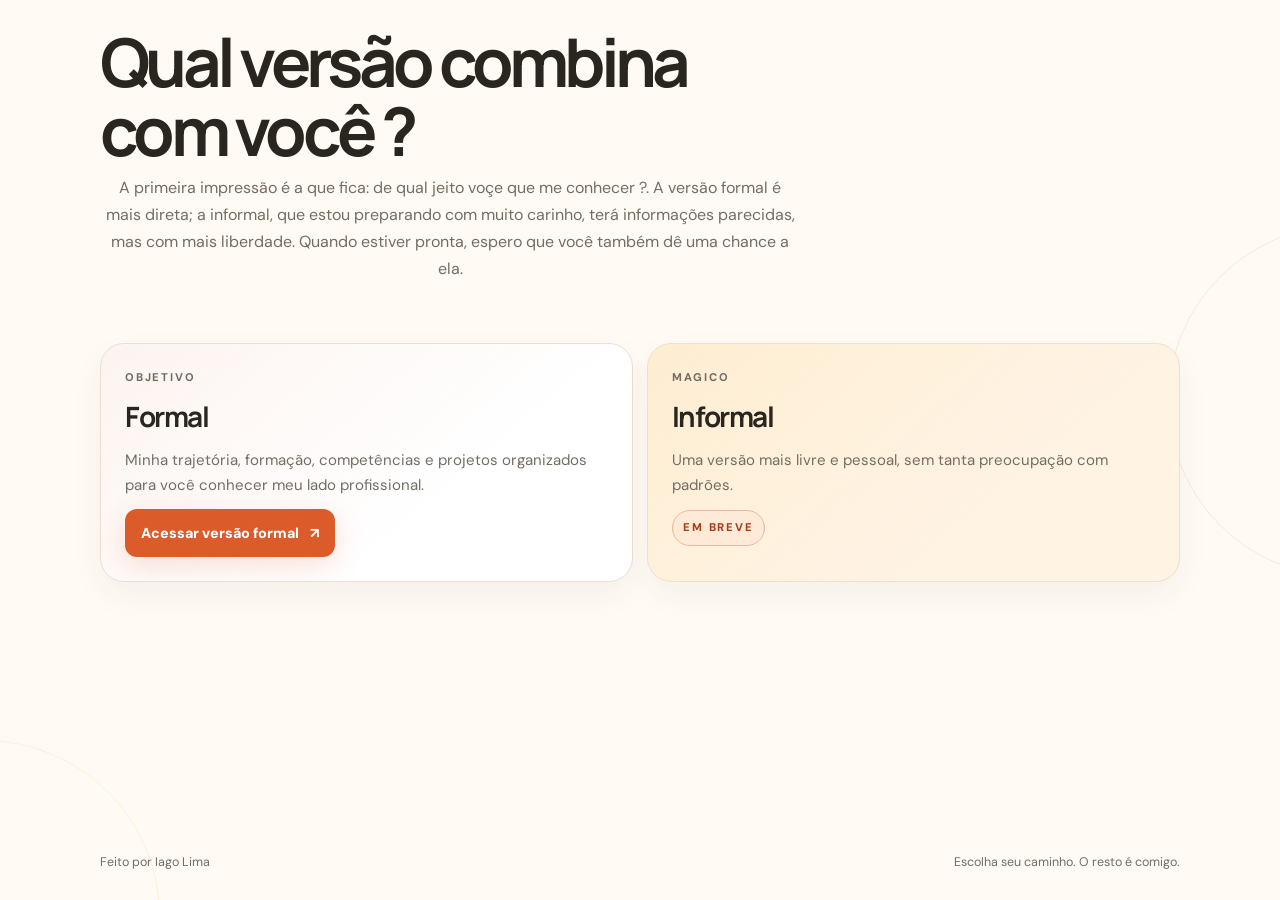
==== commit 53ffca07: "Continuação do portifolio" ====
--- a/index.html
+++ b/index.html
@@ -3,413 +3,61 @@
   <head>
     <meta charset="utf-8">
     <meta name="viewport" content="width=device-width, initial-scale=1">
-    <meta name="theme-color" content="#fff9f1">
+    <meta name="theme-color" content="#fffaf4">
     <meta
       name="description"
-      content="Oi, eu sou o Iago. Aqui você pode conhecer meus estudos, projetos e um pouco da minha trajetória em tecnologia."
+      content="Escolha como quer conhecer o portfólio do Iago: pela versão formal ou, em breve, pela versão informal."
     >
-    <title>Iago Lima | Meu portfólio</title>
+    <title>Iago Lima | Escolha seu portfólio</title>
     <link rel="preconnect" href="https://fonts.googleapis.com">
     <link rel="preconnect" href="https://fonts.gstatic.com" crossorigin>
     <link
       href="https://fonts.googleapis.com/css2?family=DM+Sans:wght@400;500;600;700&family=Manrope:wght@400;500;600;700;800&display=swap"
       rel="stylesheet"
     >
-    <link
-      href="https://cdn.jsdelivr.net/npm/bootstrap@5.3.3/dist/css/bootstrap.min.css"
-      rel="stylesheet"
-      integrity="sha384-QWTKZyjpPEjISv5WaRU9OFeRpok6YctnYmDr5pNlyT2bRjXh0JMhjY6hW+ALEwIH"
-      crossorigin="anonymous"
-    >
-    <link rel="stylesheet" href="styles.css">
-    <script src="script.js" defer></script>
+    <link rel="stylesheet" href="entrada.css">
   </head>
-  <body data-bs-spy="scroll" data-bs-target="#mainNav" data-bs-root-margin="0px 0px -55%">
-    <a class="pular-conteudo" href="#conteudo">Ir para o conteúdo</a>
+  <body>
+    <main class="pagina-inicial">
+      <div class="brilho brilho-rosa" aria-hidden="true"></div>
+      <div class="brilho brilho-azul" aria-hidden="true"></div>
 
-    <nav id="mainNav" class="navbar navbar-expand-lg fixed-top menu-principal">
-      <div class="container">
-        <a class="navbar-brand marca-nome" href="#inicio" aria-label="Iago Lima, início">
-          <span class="iniciais-nome">IL</span>
-          <span>Iago Lima</span>
-        </a>
-        <button
-          class="navbar-toggler"
-          type="button"
-          data-bs-toggle="collapse"
-          data-bs-target="#navigationLinks"
-          aria-controls="navigationLinks"
-          aria-expanded="false"
-          aria-label="Abrir menu de navegação"
-        >
-          <span class="navbar-toggler-icon"></span>
-        </button>
-        <div class="collapse navbar-collapse" id="navigationLinks">
-          <ul class="navbar-nav ms-auto align-items-lg-center gap-lg-2">
-            <li class="nav-item"><a class="nav-link" href="#sobre">Sobre</a></li>
-            <li class="nav-item"><a class="nav-link" href="#formacao">Formação</a></li>
-            <li class="nav-item"><a class="nav-link" href="#competencias">Competências</a></li>
-            <li class="nav-item"><a class="nav-link" href="#projetos">Projetos</a></li>
-            <li class="nav-item ms-lg-2">
-              <a class="btn btn-sm botao-destaque botao-contato-menu" href="#contato">Vamos conversar</a>
-            </li>
-          </ul>
-        </div>
-      </div>
-    </nav>
-
-    <main id="conteudo">
-      <section id="inicio" class="secao-inicio ancora-secao">
-        <div class="container">
-          <div class="row align-items-center gy-5">
-            <div class="col-lg-6">
-              <p class="rotulo-secao"><span class="ponto-rotulo"></span> Um pouco do que faço</p>
-              <h1>
-                Olá, eu sou<br>
-                <span class="texto-destaque">Iago Lima.</span>
-              </h1>
-              <p class="chamada-inicio">
-                Estudo Desenvolvimento de Software Multiplataforma e estou sempre aprendendo algo novo.
-              </p>
-              <p class="resumo-inicio">
-                Gosto de aprender fazendo, trabalhar em equipe e criar soluções que ajudem de verdade.
-                Estou procurando uma oportunidade de estágio ou meu primeiro emprego na área.
-              </p>
-              <div class="d-flex flex-wrap gap-3 mt-4">
-                <a class="btn botao-destaque btn-lg" href="#projetos">Conheça meus projetos</a>
-                <a class="btn btn-outline-dark btn-lg botao-contorno-quente" href="#sobre">Um pouco sobre mim</a>
-              </div>
-              <div class="info-inicio">
-                <span>FATEC</span>
-                <span class="separador-info" aria-hidden="true"></span>
-                <span>DSM · 1º semestre</span>
-              </div>
-            </div>
-            <div class="col-lg-6">
-              <div class="cartao-apresentacao">
-                <div class="situacao-apresentacao">
-                  <span class="ponto-status" aria-hidden="true"></span>
-                  <span>Aberto a oportunidades</span>
-                </div>
-                <div class="moldura-foto">
-                  <img
-                    class="foto-perfil"
-                    src="Img/foto_perfil.jpeg"
-                    alt="Foto de perfil de Iago Lima"
-                    width="200"
-                    height="200"
-                  >
-                </div>
-                <p class="frase-apresentacao">Aprendendo, criando<br>e colocando ideias em prática.</p>
-                <div class="tags-apresentacao" aria-label="Áreas de interesse">
-                  <span>Programação</span>
-                  <span>Criatividade</span>
-                  <span>Trabalho em equipe</span>
-                </div>
-                <span class="circulo-decorativo circulo-direita" aria-hidden="true"></span>
-                <span class="circulo-decorativo circulo-esquerda" aria-hidden="true"></span>
-              </div>
-              <p class="nota-inicio">Quando não estou programando, curto cultura pop e desenho.</p>
-            </div>
-          </div>
-        </div>
-        <div class="decoracao-inicio" aria-hidden="true"></div>
+      <section class="apresentacao" aria-labelledby="titulo">
+        <h1 id="titulo">Qual versão combina<br>com você ?</h1>
+        <p class="introducao">
+          A primeira impressão é a que fica: de qual jeito voçe que me conhecer ?.
+          A versão formal é mais direta; a informal, que estou preparando com muito carinho,
+          terá informações parecidas, mas com mais liberdade. Quando estiver pronta, espero que
+          você também dê uma chance a ela.
+        </p>
       </section>
 
-      <section id="sobre" class="secao ancora-secao">
-        <div class="container">
-          <div class="row g-5 align-items-start">
-            <div class="col-lg-4">
-              <p class="rotulo-secao">Sobre mim</p>
-              <h2>Gosto de aprender na prática.</h2>
-            </div>
-            <div class="col-lg-7 offset-lg-1">
-              <p class="texto-introducao">
-                Sou sociável, me adapto bem a situações novas e gosto de trabalhar com outras pessoas.
-                Em cada projeto, tento colaborar, aprender algo novo e fazer minha parte da melhor forma.
-              </p>
-              <p class="texto-secundario">
-                Já participei de projetos acadêmicos e pessoais, trabalhando em etapas como a organização,
-                a modelagem de banco de dados e o desenvolvimento do frontend. Quero continuar aprendendo
-                e colocar essa experiência em prática numa equipe.
-              </p>
-              <div class="bloco-interesses">
-                <span class="rotulo-interesses">Fora do código</span>
-                <p>
-                  Fora da programação, gosto de assistir animes, acompanhar Marvel e DC, desenhar
-                  personagens, jogar, ler sobre cultura pop e treinar.
-                </p>
-              </div>
-            </div>
-          </div>
-        </div>
+      <section class="opcoes" aria-label="Escolha uma versão do portfólio">
+        <article class="cartao cartao-formal">
+          <p class="tipo">OBJETIVO</p>
+          <h2>Formal</h2>
+          <p class="descricao">
+            Minha trajetória, formação, competências e projetos organizados para você conhecer meu lado profissional.
+          </p>
+          <a class="botao botao-formal" href="formal.html">
+            Acessar versão formal <span aria-hidden="true">↗</span>
+          </a>
+        </article>
+
+        <article class="cartao cartao-informal">
+          <p class="tipo">MAGICO</p>
+          <h2>Informal</h2>
+          <p class="descricao">
+            Uma versão mais livre e pessoal, sem tanta preocupação com padrões.
+          </p>
+          <span class="status" aria-label="Versão informal em breve">EM BREVE</span>
+        </article>
       </section>
 
-      <section id="formacao" class="secao secao-colorida ancora-secao">
-        <div class="container">
-          <div class="titulo-secao">
-            <p class="rotulo-secao">Formação</p>
-            <h2>O que estou estudando</h2>
-            <p class="texto-secundario">Minha formação me ajuda a aprender mais sobre desenvolvimento de software.</p>
-          </div>
-          <div class="linha-formacao">
-            <article class="item-formacao">
-              <span class="marcador-formacao" aria-hidden="true"></span>
-              <div class="cartao-formacao">
-                <div class="info-formacao">
-                  <span class="status-formacao">Em andamento</span>
-                  <span class="periodo-formacao">1º semestre</span>
-                </div>
-                <h3>Desenvolvimento de Software Multiplataforma</h3>
-                <p class="instituicao-formacao">FATEC</p>
-                <p class="texto-secundario mb-0">
-                  No curso, estudo como planejar e desenvolver software para diferentes plataformas.
-                </p>
-              </div>
-            </article>
-            <article class="item-formacao">
-              <span class="marcador-formacao marcador-concluido" aria-hidden="true"></span>
-              <div class="cartao-formacao">
-                <div class="info-formacao">
-                  <span class="status-formacao status-concluido">Concluída</span>
-                  <span class="periodo-formacao">Formação técnica</span>
-                </div>
-                <h3>Desenvolvimento de Sistemas</h3>
-                <p class="instituicao-formacao">SENAI · Programa Jovem Aprendiz da Petrobras</p>
-                <p class="texto-secundario mb-0">
-                  Fiz essa formação enquanto participava do programa Jovem Aprendiz da Petrobras.
-                </p>
-              </div>
-            </article>
-          </div>
-        </div>
-      </section>
-
-      <section id="competencias" class="secao ancora-secao">
-        <div class="container">
-          <div class="row g-5">
-            <div class="col-lg-4">
-              <p class="rotulo-secao">Competências</p>
-              <h2>O que venho aprendendo</h2>
-              <p class="texto-secundario mt-3">
-                Estas são algumas das tecnologias e ferramentas que já usei nos estudos e projetos.
-              </p>
-            </div>
-            <div class="col-lg-7 offset-lg-1">
-              <div class="grupo-competencias">
-                <h3>Linguagens e desenvolvimento web</h3>
-                <ul class="lista-competencias">
-                  <li>Python</li><li>Java</li><li>C#</li><li>HTML</li><li>CSS</li><li>JavaScript</li><li>Bootstrap</li>
-                </ul>
-              </div>
-              <div class="grupo-competencias">
-                <h3>Frameworks</h3>
-                <ul class="lista-competencias">
-                  <li>Flask</li><li>Spring (Java)</li>
-                </ul>
-              </div>
-              <div class="grupo-competencias">
-                <h3>Bancos de dados</h3>
-                <ul class="lista-competencias">
-                  <li>MySQL</li><li>SQLite</li>
-                </ul>
-              </div>
-              <div class="grupo-competencias">
-                <h3>Ferramentas e colaboração</h3>
-                <ul class="lista-competencias">
-                  <li>VS Code</li><li>Figma</li><li>Astah UML</li><li>Git</li><li>GitHub</li>
-                  <li>Docker</li><li>Webmin</li><li>FileZilla</li>
-                  <li>Jira</li><li>Trello</li><li>Slack</li>
-                </ul>
-              </div>
-              <p class="nota-competencias">Ainda estou aprendendo e adicionando coisas novas por aqui.</p>
-            </div>
-          </div>
-        </div>
-      </section>
-
-      <section id="projetos" class="secao secao-colorida ancora-secao">
-        <div class="container">
-          <div class="titulo-secao titulo-secao-linha">
-            <div>
-              <p class="rotulo-secao">Projetos</p>
-              <h2>Coisas que já fiz</h2>
-            </div>
-            <p class="texto-secundario resumo-projetos">
-              Separei meus projetos em colaborativos, acadêmicos e pessoais.
-            </p>
-          </div>
-          <div class="grupo-projetos">
-            <h3 class="titulo-grupo-projetos">Projetos colaborativos</h3>
-            <div class="row g-4">
-              <div class="col-md-6 col-lg-4">
-                <article class="cartao-projeto">
-                  <div class="numero-projeto">01</div>
-                  <span class="tipo-projeto">API-DSM · 1º semestre</span>
-                  <h3>Crédito inclusivo com dados do BCB</h3>
-                  <img
-                    class="imagem-projeto"
-                    src="Img/AvoCredit.png"
-                    alt="Painel do Avocredit mostrando o potencial de crédito da região Norte"
-                    loading="lazy"
-                  >
-                  <p>
-                    Projeto da faculdade que usa dados do Banco Central para estudar formas de
-                    tornar o acesso ao crédito mais inclusivo.
-                  </p>
-                  <div class="minha-contribuicao">
-                    <h4>Minha colaboração</h4>
-                    <p>
-                      Na primeira sprint, fui Product Owner e conversei com o cliente para entender
-                      o que ele precisava. Também criei a identidade visual e ajudei a definir as regras
-                      de negócio. Na segunda sprint, atuei como Scrum Master. Além disso, modelei o
-                      banco de dados e trabalhei no tratamento dos dados do Banco Central.
-                    </p>
-                  </div>
-                  <div class="tecnologias-projeto">Python · Flask · HTML · CSS · Google Colab</div>
-                  <a
-                    class="link-projeto"
-                    href="https://github.com/fatec-sjc-404-team/API-DSM-1SEMESTRE-2026"
-                    target="_blank"
-                    rel="noopener noreferrer"
-                  >Ver repositório no GitHub <span aria-hidden="true">↗</span></a>
-                </article>
-              </div>
-              <div class="col-md-6 col-lg-4">
-                <article class="cartao-projeto">
-                  <div class="numero-projeto">02</div>
-                  <span class="tipo-projeto">Aplicação web</span>
-                  <h3>Processo estruturado para análise de falhas</h3>
-                  <img
-                    class="imagem-projeto"
-                    src="Img/SIF.jpeg"
-                    alt="Tela inicial do SIF para selecionar os perfis de planejador, analista ou coordenador"
-                    loading="lazy"
-                  >
-                  <p>
-                    Aplicação para registrar falhas em equipamentos industriais, acompanhar análises
-                    e organizar planos de ação.
-                  </p>
-                  <div class="minha-contribuicao">
-                    <h4>Minha colaboração</h4>
-                    <p>
-                      Ajudei a criar o protótipo, modelei o banco de dados e desenvolvi o frontend
-                      junto com o time.
-                    </p>
-                  </div>
-                  <div class="tecnologias-projeto">Python · Flask · SQLite · HTML · CSS · JavaScript</div>
-                  <a
-                    class="link-projeto"
-                    href="https://github.com/isabellymarinho20/Structured-process-for-failure-analysis"
-                    target="_blank"
-                    rel="noopener noreferrer"
-                  >Ver repositório no GitHub <span aria-hidden="true">↗</span></a>
-                  <a
-                    class="link-projeto"
-                    href="https://www.youtube.com/playlist?list=PLTFhtW6l3J-k"
-                    target="_blank"
-                    rel="noopener noreferrer"
-                  >Assistir aos vídeos do projeto <span aria-hidden="true">↗</span></a>
-                </article>
-              </div>
-            </div>
-          </div>
-          <div class="grupo-projetos">
-            <h3 class="titulo-grupo-projetos">Projetos acadêmicos</h3>
-            <div class="row g-4">
-              <div class="col-md-6 col-lg-4">
-                <article class="cartao-projeto">
-                  <div class="numero-projeto">03</div>
-                  <span class="tipo-projeto">Desenvolvimento web · Atividade 1</span>
-                  <h3>Universo Dragon Ball</h3>
-                  <img
-                    class="imagem-projeto"
-                    src="Img/DragonBall.png"
-                    alt="Página do projeto Dragon Ball com as sete Esferas do Dragão"
-                    loading="lazy"
-                  >
-                  <p>
-                    Fiz este site para reunir páginas sobre o Goku, suas transformações e as
-                    Esferas do Dragão.
-                  </p>
-                  <div class="tecnologias-projeto">HTML · CSS · JavaScript</div>
-                  <a
-                    class="link-projeto"
-                    href="https://github.com/zixx0080/DevWeb_Atvd1"
-                    target="_blank"
-                    rel="noopener noreferrer"
-                  >Ver repositório no GitHub <span aria-hidden="true">↗</span></a>
-                  <a
-                    class="link-projeto"
-                    href="https://zixx0080.github.io/DevWeb_Atvd1/"
-                    target="_blank"
-                    rel="noopener noreferrer"
-                  >Ver projeto publicado <span aria-hidden="true">↗</span></a>
-                </article>
-              </div>
-            </div>
-          </div>
-          <div class="grupo-projetos">
-            <h3 class="titulo-grupo-projetos">Projetos pessoais</h3>
-            <p class="texto-secundario">Ainda não adicionei projetos pessoais por aqui. Em breve, novidades!</p>
-          </div>
-        </div>
-      </section>
-
-      <section id="contato" class="secao secao-contato ancora-secao">
-        <div class="container">
-          <div class="cartao-contato">
-            <div>
-              <p class="rotulo-secao">Contato</p>
-              <h2>Quer trocar uma ideia?</h2>
-              <p class="texto-contato">
-                Estou procurando estágio ou minha primeira oportunidade na área. Se quiser conversar
-                sobre projetos ou tecnologia, pode me chamar.
-              </p>
-            </div>
-            <div class="acoes-contato">
-              <a class="btn botao-destaque btn-lg" href="mailto:iagocl008@gmail.com">iagocl008@gmail.com</a>
-              <a
-                class="btn btn-outline-light btn-lg"
-                href="Curr%C3%ADculo-Iago.pdf"
-                download="Curriculo-Iago.pdf"
-              >Baixar meu currículo <span aria-hidden="true">↓</span></a>
-              <a
-                class="link-social"
-                href="https://wa.me/5512988550418"
-                target="_blank"
-                rel="noopener noreferrer"
-              >Fale comigo pelo WhatsApp <span aria-hidden="true">↗</span></a>
-              <a
-                class="link-social"
-                href="https://github.com/zixx0080"
-                target="_blank"
-                rel="noopener noreferrer"
-              >Visite meu GitHub <span aria-hidden="true">↗</span></a>
-              <a
-                class="link-social"
-                href="https://www.linkedin.com/in/iago-lima-940376358/"
-                target="_blank"
-                rel="noopener noreferrer"
-              >Visite meu LinkedIn <span aria-hidden="true">↗</span></a>
-            </div>
-            <span class="decoracao-contato" aria-hidden="true"></span>
-          </div>
-        </div>
-      </section>
+      <footer class="rodape">
+        <span>Feito por Iago Lima</span>
+        <span>Escolha seu caminho. O resto é comigo.</span>
+      </footer>
     </main>
-
-    <footer class="rodape">
-      <div class="container d-flex flex-column flex-sm-row justify-content-between gap-2">
-        <span>© <span id="currentYear"></span> Iago Lima</span>
-        <span>Feito por mim, enquanto continuo aprendendo.</span>
-      </div>
-    </footer>
-
-    <script
-      src="https://cdn.jsdelivr.net/npm/bootstrap@5.3.3/dist/js/bootstrap.bundle.min.js"
-      integrity="sha384-YvpcrYf0tY3lHB60NNkmXc5s9fDVZLESaAA55NDzOxhy9GkcIdslK1eN7N6jIeHz"
-      crossorigin="anonymous"
-    ></script>
   </body>
 </html>
--- a/entrada.css
+++ b/entrada.css
@@ -0,0 +1,376 @@
+:root {
+  color-scheme: light;
+  --fundo: #fffaf4;
+  --fundo-destaque: #fff3e4;
+  --texto: #29251f;
+  --texto-suave: #746d64;
+  --laranja: #dc5b2a;
+  --laranja-escuro: #a83c19;
+  --borda: #eadfd2;
+  --font-body: "DM Sans", sans-serif;
+  --font-heading: "Manrope", sans-serif;
+}
+
+* {
+  box-sizing: border-box;
+}
+
+body {
+  min-width: 320px;
+  min-height: 100vh;
+  min-height: 100svh;
+  margin: 0;
+  background: var(--fundo);
+  color: var(--texto);
+  font-family: var(--font-body);
+  line-height: 1.7;
+}
+
+a {
+  color: inherit;
+}
+
+.pagina-inicial {
+  position: relative;
+  display: flex;
+  width: min(100% - 3rem, 1080px);
+  min-height: 100vh;
+  min-height: 100svh;
+  flex-direction: column;
+  justify-content: center;
+  padding: clamp(1rem, 3vh, 2rem) 0;
+  margin: 0 auto;
+}
+
+.cabecalho,
+.rodape {
+  display: flex;
+  align-items: center;
+  justify-content: space-between;
+  gap: 1rem;
+}
+
+.cabecalho {
+  position: relative;
+  z-index: 1;
+  margin-bottom: clamp(1.25rem, 4vh, 3rem);
+}
+
+.assinatura {
+  color: var(--texto);
+  font-family: var(--font-heading);
+  font-size: 1.7rem;
+  font-weight: 900;
+  letter-spacing: -0.1em;
+  text-decoration: none;
+}
+
+.assinatura span {
+  color: var(--laranja);
+}
+
+.cabecalho-texto,
+.tipo,
+.status {
+  font-size: 0.7rem;
+  font-weight: 800;
+  letter-spacing: 0.16em;
+}
+
+.cabecalho-texto {
+  color: var(--texto-suave);
+  font-family: var(--font-heading);
+}
+
+.apresentacao,
+.opcoes,
+.rodape {
+  position: relative;
+  z-index: 1;
+}
+
+.apresentacao {
+  max-width: 700px;
+  margin-bottom: clamp(2rem, 5vh, 3.5rem);
+}
+
+.etiqueta {
+  display: flex;
+  align-items: center;
+  gap: 0.65rem;
+  color: var(--laranja-escuro);
+  font-size: 0.85rem;
+  font-weight: 700;
+}
+
+.etiqueta span {
+  width: 0.55rem;
+  height: 0.55rem;
+  border-radius: 50%;
+  background: var(--laranja);
+}
+
+h1,
+h2,
+p {
+  margin-top: 0;
+}
+
+h2 {
+  font-family: var(--font-heading);
+}
+
+h1 {
+  margin-bottom: 0.6rem;
+  font-family: var(--font-heading);
+  font-size: clamp(2.35rem, 5.5vw, 4.2rem);
+  letter-spacing: -0.07em;
+  line-height: 1.02;
+}
+
+.introducao {
+  color: var(--texto-suave);
+  font-size: 1rem;
+  text-align: center;
+}
+
+.opcoes {
+  display: grid;
+  grid-template-columns: repeat(2, minmax(0, 1fr));
+  gap: 0.85rem;
+}
+
+.cartao {
+  position: relative;
+  overflow: hidden;
+  padding: clamp(1rem, 2.2vw, 1.5rem);
+  border: 1px solid var(--borda);
+  border-radius: 1.5rem;
+  background: rgb(255 255 255 / 78%);
+  box-shadow: 0 0.8rem 2rem rgb(87 56 34 / 5%);
+}
+
+.cartao-formal {
+  background:
+    linear-gradient(140deg, rgb(220 91 42 / 7%), transparent 65%),
+    #fff;
+}
+
+.cartao-informal {
+  border-color: #f0dfca;
+  background:
+    linear-gradient(140deg, rgb(246 199 83 / 13%), transparent 65%),
+    var(--fundo-destaque);
+}
+
+.cartao-topo {
+  display: flex;
+  align-items: center;
+  justify-content: space-between;
+  margin-bottom: clamp(0.5rem, 1.2vh, 0.85rem);
+}
+
+.numero {
+  color: var(--texto-suave);
+  font-size: 0.78rem;
+  font-weight: 700;
+}
+
+.tipo {
+  margin-bottom: 0.35rem;
+  color: var(--texto-suave);
+}
+
+.cartao h2 {
+  margin-bottom: 0.45rem;
+  font-size: 1.75rem;
+  letter-spacing: -0.05em;
+}
+
+.descricao,
+.recado {
+  color: var(--texto-suave);
+  font-size: 0.94rem;
+  line-height: 1.65;
+}
+
+.descricao {
+  margin-bottom: 0.7rem;
+}
+
+.botao {
+  display: inline-flex;
+  min-height: 3rem;
+  align-items: center;
+  justify-content: center;
+  gap: 0.7rem;
+  padding: 0.75rem 1rem;
+  border-radius: 0.75rem;
+  font-family: var(--font-body);
+  font-size: 0.9rem;
+  font-weight: 800;
+  text-decoration: none;
+  transition: transform 160ms ease, box-shadow 160ms ease;
+}
+
+.botao:hover,
+.botao:focus-visible {
+  transform: translateY(-2px);
+}
+
+.botao:focus-visible {
+  outline: 3px solid var(--laranja-escuro);
+  outline-offset: 3px;
+}
+
+.botao-formal {
+  background: var(--laranja);
+  color: #fff;
+  box-shadow: 0 0.5rem 1.8rem rgb(220 91 42 / 18%);
+}
+
+.botao-formal:hover,
+.botao-formal:focus-visible {
+  background: var(--laranja-escuro);
+  color: #fff;
+  box-shadow: 0 0.6rem 2rem rgb(220 91 42 / 25%);
+}
+
+.cartao-informal .descricao {
+  min-height: 0;
+  margin-bottom: 0.8rem;
+}
+
+.recado {
+  margin-bottom: 0.65rem;
+  font-size: 0.88rem;
+}
+
+.status {
+  display: inline-block;
+  padding: 0.45rem 0.65rem;
+  border: 1px solid #e8b89f;
+  border-radius: 99rem;
+  background: #ffead7;
+  color: var(--laranja-escuro);
+}
+
+.rodape {
+  margin-top: auto;
+  padding-top: clamp(1rem, 3vh, 2rem);
+  color: var(--texto-suave);
+  font-size: 0.78rem;
+}
+
+.brilho {
+  position: fixed;
+  width: 22rem;
+  height: 22rem;
+  border: 1px solid rgb(220 91 42 / 12%);
+  border-radius: 50%;
+  pointer-events: none;
+}
+
+.brilho-rosa {
+  top: 25%;
+  right: -15rem;
+}
+
+.brilho-azul {
+  bottom: -12rem;
+  left: -12rem;
+  border-color: rgb(246 199 83 / 18%);
+}
+
+@media (max-width: 700px) {
+  .pagina-inicial {
+    width: min(100% - 2rem, 520px);
+    justify-content: flex-start;
+  }
+
+  .cabecalho {
+    margin-bottom: clamp(1.25rem, 4vh, 2.5rem);
+  }
+
+  .apresentacao {
+    margin-bottom: 2rem;
+  }
+
+  h1 {
+    font-size: clamp(2.35rem, 8vw, 3.6rem);
+  }
+
+  .cartao {
+    padding: 0.9rem 1rem;
+  }
+
+  .cartao-topo {
+    margin-bottom: 0.65rem;
+  }
+
+  .cartao h2 {
+    margin-bottom: 0.4rem;
+    font-size: 1.65rem;
+  }
+
+  .descricao {
+    min-height: 0;
+    margin-bottom: 0.7rem;
+    font-size: 0.88rem;
+  }
+
+  .recado {
+    margin-bottom: 0.7rem;
+    font-size: 0.82rem;
+  }
+
+  .botao {
+    min-height: 2.7rem;
+    padding: 0.6rem 0.8rem;
+    font-size: 0.84rem;
+  }
+
+  .rodape {
+    align-items: flex-start;
+    flex-direction: column;
+    gap: 0.5rem;
+    margin-top: 1rem;
+  }
+}
+
+@media (max-width: 520px) {
+  .opcoes {
+    grid-template-columns: 1fr;
+  }
+}
+
+@media (max-height: 740px) and (min-width: 701px) {
+  .cabecalho {
+    margin-bottom: 1rem;
+  }
+
+  .apresentacao {
+    margin-bottom: 2rem;
+  }
+
+  .cartao {
+    padding: 1.25rem;
+  }
+
+  .cartao-topo {
+    margin-bottom: 0.65rem;
+  }
+
+  .rodape {
+    margin-top: auto;
+  }
+}
+
+@media (prefers-reduced-motion: reduce) {
+  *,
+  *::before,
+  *::after {
+    scroll-behavior: auto !important;
+    transition-duration: 0.01ms !important;
+  }
+}
